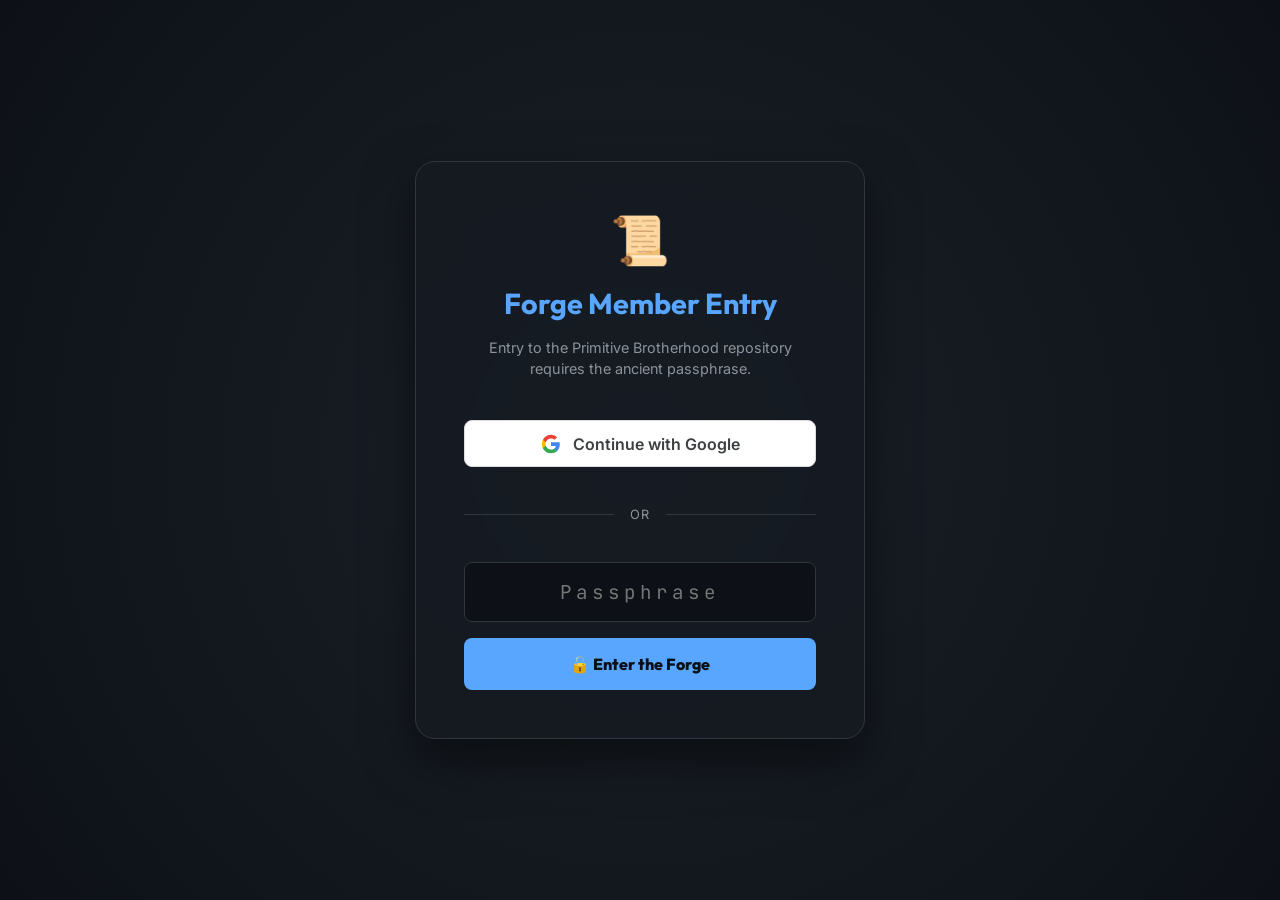
==== index.html @ ee7d9557 "Expand blueprints: add 6 new crafts, 5 craft roadmaps, 5 new materials, detailed construction steps" ====
<!DOCTYPE html>
<html lang="en">

<head>
    <meta charset="UTF-8">
    <meta name="viewport" content="width=device-width, initial-scale=1.0">
    <meta name="referrer" content="strict-origin-when-cross-origin">
    <title>Primitive Blueprint Guide | Technical Reference</title>
    <meta name="description"
        content="A technical reference for primitive crafting. Real-life blueprints, measurements, and step-by-step guides.">
    <link rel="stylesheet" href="style.css">
    <link rel="preconnect" href="https://fonts.googleapis.com">
    <link rel="preconnect" href="https://fonts.gstatic.com" crossorigin>
    <link
        href="https://fonts.googleapis.com/css2?family=Inter:wght@400;600;800&family=Outfit:wght@400;700;900&family=JetBrains+Mono:wght@400;600&display=swap"
        rel="stylesheet">
</head>

<body>
    <!-- Forge Gate: Authentication Layer -->
    <div id="auth-screen" class="auth-container">
        <div class="auth-card">
            <div class="auth-header">
                <span class="auth-logo">📜</span>
                <h2>Forge Member Entry</h2>
                <p>Entry to the Primitive Brotherhood repository requires the ancient passphrase.</p>
            </div>
            <div class="auth-form">
                <button onclick="handleGoogleLogin()" class="gmail-btn">
                    <svg width="20" height="20" viewBox="0 0 24 24">
                        <path fill="#4285F4"
                            d="M22.56 12.25c0-.78-.07-1.53-.2-2.25H12v4.26h5.92c-.26 1.37-1.04 2.53-2.21 3.31v2.77h3.57c2.08-1.92 3.28-4.74 3.28-8.09z" />
                        <path fill="#34A853"
                            d="M12 23c2.97 0 5.46-.98 7.28-2.66l-3.57-2.77c-1 .67-2.26 1.07-3.71 1.07-2.86 0-5.29-1.93-6.16-4.53H2.18v2.84C3.99 20.53 7.7 23 12 23z" />
                        <path fill="#FBBC05"
                            d="M5.84 14.11c-.22-.67-.35-1.39-.35-2.11s.13-1.44.35-2.11V7.06H2.18C1.43 8.55 1 10.22 1 12s.43 3.45 1.18 4.94l3.66-2.83z" />
                        <path fill="#EA4335"
                            d="M12 5.38c1.62 0 3.06.56 4.21 1.66l3.15-3.15C17.45 2.09 14.97 1 12 1 7.7 1 3.99 3.47 2.18 7.07l3.66 2.84c.87-2.6 3.3-4.53 6.16-4.53z" />
                    </svg>
                    Continue with Google
                </button>
                <div class="divider">or</div>
                <input type="password" id="passphrase-input" placeholder="Passphrase" autocomplete="off">
                <button onclick="handleLogin()" id="login-btn">🔓 Enter the Forge</button>
            </div>
            <div id="auth-error" class="auth-error">⚠️ Passphrase Rejected. Access Denied.</div>
        </div>
    </div>

    <!-- Main Toolkit: Hidden by default -->
    <div id="app" class="blueprint-container auth-hidden">
        <aside class="sidebar">
            <header class="sidebar-header">
                <div class="logo">
                    <span class="logo-icon">📜</span>
                    <h1>Primitive Blueprints</h1>
                </div>
            </header>
            <nav class="recipe-nav">
                <div class="nav-section">
                    <button class="add-blueprint-btn" onclick="openAddCraftModal()">
                        <span>📜</span> Add New Blueprint
                    </button>
                    <div id="stages-nav">
                        <!-- Technological stages and items injected here dynamically -->
                    </div>
                </div>
            </nav>
            <footer class="sidebar-footer">
                <button class="footer-btn admin-access" onclick="showAdminPanel()">
                    <span>⚙️</span> Admin Management
                </button>
                <button class="footer-btn logout-btn" onclick="handleLogout()">
                    <span>🚪</span> Logout
                </button>
            </footer>
        </aside>

        <main class="content">
            <div id="welcome-view" class="view active">
                <div class="blueprint-card hero">
                    <h2>Welcome to the Forge</h2>
                    <p>Select a blueprint from the sidebar to view technical specifications, required measurements (kg,
                        ml, m), and step-by-step construction guides for real-life primitive crafting.</p>
                    <div class="quick-stats">
                        <div class="stat"><span>19</span> Blueprints Available</div>
                        <div class="stat"><span>5</span> Craft Roadmaps</div>
                        <div class="stat"><span>10</span> Material Encyclopedias</div>
                    </div>
                </div>
            </div>

            <div id="blueprint-view" class="view">
                <!-- Active blueprint content injected here -->
            </div>

            <div id="admin-view" class="view">
                <!-- Admin management panel injected here -->
            </div>
        </main>
    </div>

    <script src="script.js"></script>
</body>

</html>
---- style.css ----
:root {
    --bg-color: #0d1117;
    --sidebar-bg: #161b22;
    --blueprint-bg: #0d1117;
    --blueprint-border: #30363d;
    --accent-blue: #58a6ff;
    --accent-green: #3fb950;
    --text-primary: #c9d1d9;
    --text-secondary: #8b949e;
    --header-height: 60px;
}

* {
    margin: 0;
    padding: 0;
    box-sizing: border-box;
    font-family: 'Inter', sans-serif;
}

body {
    background-color: var(--bg-color);
    color: var(--text-primary);
    min-height: 100vh;
    display: flex;
    overflow: hidden;
}

/* Blueprint Container */
.blueprint-container {
    display: flex;
    width: 100%;
    height: 100vh;
    transition: opacity 0.8s ease;
}

.auth-hidden {
    opacity: 0;
    pointer-events: none;
    display: none !important;
}

/* Auth Gate Styles */
.auth-container {
    position: fixed;
    top: 0;
    left: 0;
    width: 100%;
    height: 100vh;
    background: radial-gradient(circle at center, #1b2129 0%, #0d1117 100%);
    display: flex;
    justify-content: center;
    align-items: center;
    z-index: 10000;
    transition: opacity 0.5s ease, transform 0.5s ease;
}

.auth-card {
    background: rgba(22, 27, 34, 0.8);
    backdrop-filter: blur(20px);
    border: 1px solid var(--blueprint-border);
    padding: 3rem;
    border-radius: 20px;
    width: 100%;
    max-width: 450px;
    text-align: center;
    box-shadow: 0 20px 50px rgba(0, 0, 0, 0.5);
}

.auth-logo {
    font-size: 3rem;
    display: block;
    margin-bottom: 1rem;
}

.auth-header h2 {
    font-family: 'Outfit', sans-serif;
    font-size: 1.8rem;
    margin-bottom: 1rem;
    color: var(--accent-blue);
}

.auth-header p {
    font-size: 0.9rem;
    color: var(--text-secondary);
    margin-bottom: 2rem;
    line-height: 1.5;
}

.auth-form {
    display: flex;
    flex-direction: column;
    gap: 1rem;
}

.auth-form input {
    background: #0d1117;
    border: 1px solid var(--blueprint-border);
    padding: 1rem;
    border-radius: 8px;
    color: white;
    font-family: 'JetBrains Mono', monospace;
    text-align: center;
    letter-spacing: 4px;
    font-size: 1.2rem;
}

.auth-form input:focus {
    border-color: var(--accent-blue);
    outline: none;
}

.auth-form button {
    background: var(--accent-blue);
    color: #0d1117;
    border: none;
    padding: 1rem;
    border-radius: 8px;
    font-family: 'Outfit', sans-serif;
    font-weight: 800;
    cursor: pointer;
    transition: 0.3s;
    font-size: 1rem;
}

.auth-form button:hover {
    filter: brightness(1.1);
    transform: translateY(-2px);
}

.auth-error {
    display: none;
    color: #f85149;
    margin-top: 1.5rem;
    font-size: 0.85rem;
    font-family: 'JetBrains Mono', monospace;
    animation: shake 0.4s ease-in-out;
}

@keyframes shake {

    0%,
    100% {
        transform: translateX(0);
    }

    25% {
        transform: translateX(-5px);
    }

    75% {
        transform: translateX(5px);
    }
}

/* Sidebar */
.sidebar {
    width: 300px;
    background-color: var(--sidebar-bg);
    border-right: 1px solid var(--blueprint-border);
    display: flex;
    flex-direction: column;
}

.sidebar-header {
    padding: 1.5rem;
    border-bottom: 1px solid var(--blueprint-border);
}

.logo {
    display: flex;
    align-items: center;
    gap: 0.8rem;
}

.logo h1 {
    font-family: 'Outfit', sans-serif;
    font-weight: 700;
    font-size: 1.2rem;
    background: linear-gradient(to right, var(--accent-blue), #9d50bb);
    -webkit-background-clip: text;
    background-clip: text;
    -webkit-text-fill-color: transparent;
}

.recipe-nav {
    flex-grow: 1;
    overflow-y: auto;
    padding: 1.5rem;
}

.nav-section {
    margin-bottom: 2rem;
}

.nav-section h3 {
    font-family: 'Outfit', sans-serif;
    font-size: 0.75rem;
    text-transform: uppercase;
    letter-spacing: 1px;
    color: var(--text-secondary);
    margin-bottom: 0.8rem;
}

.add-blueprint-btn {
    width: 100%;
    margin-bottom: 2rem;
    background: #238636;
    color: white;
    border: none;
    padding: 0.8rem 1rem;
    border-radius: 8px;
    font-family: 'Outfit', sans-serif;
    font-weight: 800;
    cursor: pointer;
    display: flex;
    align-items: center;
    gap: 0.8rem;
    transition: 0.3s;
    font-size: 0.9rem;
    box-shadow: 0 4px 15px rgba(35, 134, 54, 0.2);
}

.add-blueprint-btn:hover {
    transform: translateY(-2px);
    filter: brightness(1.1);
    box-shadow: 0 6px 20px rgba(35, 134, 54, 0.4);
}

.add-blueprint-btn:hover {
    transform: translateY(-2px);
    filter: brightness(1.1);
    box-shadow: 0 6px 20px rgba(35, 134, 54, 0.4);
}

.bp-icon-img {
    width: 32px;
    height: 32px;
    object-fit: cover;
    border-radius: 4px;
    border: 1px solid var(--blueprint-border);
}

.contribute-specs-btn {
    background: rgba(88, 166, 255, 0.1);
    color: var(--accent-blue);
    border: 1px dashed var(--accent-blue);
    padding: 0.4rem 0.8rem;
    border-radius: 6px;
    font-size: 0.75rem;
    cursor: pointer;
    font-family: 'JetBrains Mono', monospace;
    transition: 0.2s;
}

.contribute-specs-btn:hover {
    background: var(--accent-blue);
    color: #0d1117;
}

.nav-section ul {
    list-style: none;
}

.nav-section li {
    padding: 0.6rem 0.8rem;
    border-radius: 8px;
    cursor: pointer;
    transition: 0.2s;
    font-size: 0.9rem;
    color: var(--text-primary);
    display: flex;
    align-items: center;
    gap: 0.6rem;
}

.nav-section li:hover {
    background-color: rgba(255, 255, 255, 0.05);
}

.nav-section li.active {
    background-color: rgba(88, 166, 255, 0.15);
    color: var(--accent-blue);
    font-weight: 600;
}

/* Main Content */
.content {
    flex-grow: 1;
    background-color: var(--blueprint-bg);
    padding: 2.5rem;
    overflow-y: auto;
    position: relative;
    background-image: linear-gradient(rgba(48, 54, 61, 0.2) 1px, transparent 1px),
        linear-gradient(90deg, rgba(48, 54, 61, 0.2) 1px, transparent 1px);
    background-size: 40px 40px;
}

.view {
    display: none;
    max-width: 900px;
    margin: 0 auto;
}

.view.active {
    display: block;
}

/* Blueprint Card */
.blueprint-card {
    background: #161b22;
    border: 1px solid var(--blueprint-border);
    border-radius: 12px;
    padding: 2rem;
    box-shadow: 0 10px 30px rgba(0, 0, 0, 0.3);
}

.blueprint-header {
    display: flex;
    justify-content: space-between;
    align-items: flex-start;
    margin-bottom: 2.5rem;
    border-bottom: 1px solid var(--blueprint-border);
    padding-bottom: 1.5rem;
}

.blueprint-title h2 {
    font-family: 'Outfit', sans-serif;
    font-size: 2.2rem;
    font-weight: 900;
    margin-bottom: 0.5rem;
    color: var(--accent-blue);
}

.blueprint-category {
    font-size: 0.8rem;
    text-transform: uppercase;
    letter-spacing: 2px;
    color: var(--text-secondary);
}

.video-section {
    margin-bottom: 3rem;
}

.video-header {
    display: flex;
    justify-content: space-between;
    align-items: center;
    margin-bottom: 1.5rem;
}

.video-mirror-link {
    display: inline-flex;
    align-items: center;
    gap: 0.5rem;
    font-family: 'JetBrains Mono', monospace;
    font-size: 0.75rem;
    color: var(--text-secondary);
    text-decoration: none;
    padding: 0.4rem 0.8rem;
    border: 1px solid var(--blueprint-border);
    border-radius: 6px;
    transition: 0.2s;
    background: rgba(255, 255, 255, 0.02);
}

.video-mirror-link:hover {
    color: var(--accent-blue);
    border-color: var(--accent-blue);
    background: rgba(88, 166, 255, 0.05);
}

.video-mirror-link svg {
    margin-bottom: -1px;
}

.video-section h4 {
    margin-bottom: 0;
    font-family: 'Outfit', sans-serif;
    font-size: 1.1rem;
    display: flex;
    align-items: center;
    gap: 0.5rem;
}

.video-section h4::before {
    content: '';
    display: block;
    width: 4px;
    height: 18px;
    background: var(--accent-blue);
    border-radius: 2px;
}

.video-container {
    width: 100%;
    background: #000;
    border: 1px solid var(--blueprint-border);
    border-radius: 12px;
    overflow: hidden;
    box-shadow: 0 4px 30px rgba(0, 0, 0, 0.5);
}

.troubleshoot-hint {
    margin-top: 1rem;
    padding: 1rem;
    background: rgba(88, 166, 255, 0.05);
    border: 1px dashed var(--blueprint-border);
    border-radius: 8px;
    font-size: 0.75rem;
    color: var(--text-secondary);
    line-height: 1.4;
}

.troubleshoot-hint b {
    color: var(--accent-blue);
}

.feedback-controls {
    display: flex;
    gap: 1rem;
    margin-top: 1.5rem;
}

.feedback-btn {
    flex: 1;
    padding: 1rem;
    border: 1px solid var(--blueprint-border);
    border-radius: 8px;
    font-family: 'Outfit', sans-serif;
    font-weight: 700;
    font-size: 0.9rem;
    cursor: pointer;
    transition: 0.2s;
    display: flex;
    align-items: center;
    justify-content: center;
    gap: 0.5rem;
    background: rgba(255, 255, 255, 0.02);
    color: var(--text-primary);
}

.feedback-btn.bad:hover {
    background: rgba(255, 68, 68, 0.1);
    border-color: #ff4444;
    color: #ff4444;
}

.feedback-btn.great:hover {
    background: rgba(63, 185, 80, 0.1);
    border-color: #3fb950;
    color: #3fb950;
}

.feedback-btn.active.bad {
    background: #ff4444;
    color: #0d1117;
}

.feedback-btn.active.great {
    background: #3fb950;
    color: #0d1117;
}

.training-note {
    font-size: 0.75rem;
    color: var(--text-secondary);
    margin-top: 0.8rem;
    font-style: italic;
    opacity: 0.8;
}

.video-container iframe {
    display: block;
    aspect-ratio: 16 / 9;
}

/* Category Hub Styles */
.category-hub {
    padding: 3rem;
}

.hub-header {
    margin-bottom: 3rem;
}

.hub-header h2 {
    font-size: 2.5rem;
    margin: 0.5rem 0;
    color: var(--text-primary);
}

.hub-header p {
    color: var(--text-secondary);
    font-size: 1.1rem;
}

.material-selection-grid {
    display: grid;
    grid-template-columns: repeat(auto-fill, minmax(200px, 1fr));
    gap: 1.5rem;
}

.hub-card {
    background: #1c2128;
    border: 1px solid var(--blueprint-border);
    padding: 2rem;
    border-radius: 12px;
    display: flex;
    flex-direction: column;
    align-items: center;
    gap: 1rem;
    cursor: pointer;
    transition: 0.3s cubic-bezier(0.4, 0, 0.2, 1);
    color: var(--text-primary);
}

.hub-card:hover {
    transform: translateY(-5px);
    border-color: var(--accent-blue);
    box-shadow: 0 10px 40px rgba(0, 0, 0, 0.4);
}

.hub-icon {
    font-size: 3rem;
}

.hub-name {
    font-family: 'Outfit', sans-serif;
    font-weight: 700;
    font-size: 1.1rem;
}

/* Detailed Discovery Card */
.material-discovery {
    border-left: 4px solid var(--accent-blue);
    background: linear-gradient(135deg, rgba(88, 166, 255, 0.05), transparent);
}

.discovery-actions {
    display: flex;
    align-items: center;
    gap: 1.5rem;
}

.back-btn {
    background: transparent;
    border: 1px solid var(--blueprint-border);
    color: var(--text-secondary);
    padding: 0.4rem 1rem;
    border-radius: 6px;
    cursor: pointer;
    font-family: 'JetBrains Mono', monospace;
    font-size: 0.8rem;
    transition: 0.2s;
}

.back-btn:hover {
    color: var(--accent-blue);
    border-color: var(--accent-blue);
}

.material-grid-detailed {
    display: grid;
    grid-template-columns: 1fr 1.5fr;
    gap: 3rem;
    margin-top: 2rem;
}

.discovery-sketch-large {
    width: 100%;
    height: 400px;
    background: #0d1117;
    border: 1px dashed var(--blueprint-border);
    border-radius: 12px;
    position: relative;
    overflow: hidden;
}

.discovery-sketch-large img {
    width: 100%;
    height: 100%;
    object-fit: cover;
    filter: grayscale(1) invert(1) brightness(0.8);
    opacity: 0.3;
}

.discovery-group {
    margin-bottom: 2rem;
}

.discovery-text {
    font-size: 1.1rem;
    line-height: 1.6;
    color: var(--text-primary);
}

.habitat-tag.property {
    background: #8b949e;
    color: #0d1117;
}

.habitat-tag.utility {
    background: #3fb950;
    color: #0d1117;
}

/* Clickable Category Header */
.clickable-cat {
    cursor: pointer;
    padding: 0.5rem;
    border-radius: 6px;
    transition: 0.2s;
}

.clickable-cat:hover {
    background: rgba(88, 166, 255, 0.1);
}

.clickable-cat h4 {
    margin-bottom: 0;
}

@media (max-width: 900px) {
    .material-grid-detailed {
        grid-template-columns: 1fr;
        gap: 2rem;
    }

    .discovery-sketch-large {
        height: 250px;
    }
}

.blueprint-id {
    font-family: 'JetBrains Mono', monospace;
    font-size: 0.8rem;
    color: var(--text-secondary);
    background: rgba(255, 255, 255, 0.05);
    padding: 0.3rem 0.6rem;
    border-radius: 4px;
}

/* Community Proof UI */
.community-section {
    margin-top: 4rem;
    padding-top: 3rem;
    border-top: 1px solid var(--blueprint-border);
}

.community-header {
    display: flex;
    justify-content: space-between;
    align-items: center;
    margin-bottom: 2rem;
}

.community-header h3 {
    font-family: 'Outfit', sans-serif;
    font-size: 1.5rem;
    color: var(--text-primary);
}

.upload-btn {
    background: var(--accent-blue);
    color: #0d1117;
    border: none;
    padding: 0.8rem 1.5rem;
    border-radius: 8px;
    font-family: 'Outfit', sans-serif;
    font-weight: 800;
    cursor: pointer;
    transition: 0.3s;
    font-size: 0.9rem;
}

.upload-btn:hover {
    transform: scale(1.05);
    filter: brightness(1.1);
    box-shadow: 0 0 20px rgba(88, 166, 255, 0.4);
}

.community-gallery {
    display: flex;
    gap: 1.5rem;
    overflow-x: auto;
    padding-bottom: 1rem;
    scrollbar-width: thin;
    scrollbar-color: var(--accent-blue) transparent;
}

.empty-gallery {
    color: var(--text-secondary);
    font-style: italic;
    font-size: 0.9rem;
    padding: 2rem;
    background: rgba(255, 255, 255, 0.02);
    border-radius: 12px;
    width: 100%;
    text-align: center;
}

.community-item {
    min-width: 280px;
    height: 180px;
    background: #0d1117;
    border: 1px solid var(--blueprint-border);
    border-radius: 12px;
    overflow: hidden;
    position: relative;
}

.community-item img,
.community-item video {
    width: 100%;
    height: 100%;
    object-fit: cover;
}

.item-overlay {
    position: absolute;
    bottom: 0;
    left: 0;
    right: 0;
    padding: 0.5rem;
    background: rgba(0, 0, 0, 0.7);
    color: var(--accent-blue);
    font-family: 'JetBrains Mono', monospace;
    font-size: 0.7rem;
    text-align: center;
}

/* Modal UI */
.modal-overlay {
    position: fixed;
    top: 0;
    left: 0;
    right: 0;
    bottom: 0;
    background: rgba(0, 0, 0, 0.85);
    display: flex;
    justify-content: center;
    align-items: center;
    z-index: 1000;
    backdrop-filter: blur(10px);
}

.modal-content {
    background: #1c2128;
    border: 1px solid var(--accent-blue);
    padding: 3rem;
    border-radius: 20px;
    max-width: 500px;
    width: 90%;
    text-align: center;
    box-shadow: 0 0 50px rgba(88, 166, 255, 0.2);
}

.upload-zone {
    border: 2px dashed var(--blueprint-border);
    padding: 4rem 2rem;
    border-radius: 12px;
    margin: 2rem 0;
    cursor: pointer;
    transition: 0.3s;
    color: var(--text-secondary);
}

.upload-zone:hover {
    border-color: var(--accent-blue);
    background: rgba(88, 166, 255, 0.05);
}

.progress-bar-container {
    width: 100%;
    height: 10px;
    background: #0d1117;
    border-radius: 5px;
    margin: 2rem 0;
    overflow: hidden;
}

.progress-fill {
    width: 0;
    height: 100%;
    background: var(--accent-blue);
    animation: fill-progress 2s forwards;
}

@keyframes fill-progress {
    to {
        width: 100%;
    }
}

.close-modal {
    background: transparent;
    border: 1px solid var(--blueprint-border);
    color: var(--text-secondary);
    padding: 0.6rem 1.2rem;
    border-radius: 6px;
    cursor: pointer;
    margin-top: 1rem;
}

.modal-content-large {
    background: #1c2128;
    border: 1px solid var(--accent-blue);
    padding: 2.5rem;
    border-radius: 20px;
    max-width: 800px;
    width: 95%;
    max-height: 90vh;
    overflow-y: auto;
    text-align: left;
    box-shadow: 0 0 50px rgba(0, 0, 0, 0.5);
    scrollbar-width: thin;
    scrollbar-color: var(--accent-blue) transparent;
}

.craft-form h3 {
    font-family: 'Outfit', sans-serif;
    color: var(--accent-blue);
    margin-bottom: 2rem;
    font-size: 1.8rem;
    text-align: center;
}

.form-group {
    margin-bottom: 1.5rem;
}

.form-group label {
    display: block;
    font-family: 'Outfit', sans-serif;
    font-size: 0.85rem;
    color: var(--text-secondary);
    margin-bottom: 0.5rem;
}

.form-group input,
.form-group select,
.form-group textarea {
    width: 100%;
    background: #0d1117;
    border: 1px solid var(--blueprint-border);
    padding: 0.8rem;
    border-radius: 8px;
    color: var(--text-primary);
    font-family: 'JetBrains Mono', monospace;
    font-size: 0.9rem;
}

.form-group input:focus {
    border-color: var(--accent-blue);
    outline: none;
}

.form-row-multi {
    display: flex;
    gap: 1rem;
    margin-bottom: 1rem;
}

.add-row-btn {
    background: rgba(88, 166, 255, 0.1);
    color: var(--accent-blue);
    border: 1px dashed var(--accent-blue);
    width: 100%;
    padding: 0.8rem;
    border-radius: 8px;
    cursor: pointer;
    margin-bottom: 2rem;
    font-family: 'JetBrains Mono', monospace;
    font-size: 0.8rem;
}

.form-actions {
    display: flex;
    gap: 1rem;
    margin-top: 2rem;
    position: sticky;
    bottom: 0;
    background: #1c2128;
    padding-top: 1rem;
}

.save-craft-btn {
    flex: 2;
    background: var(--accent-blue);
    color: #0d1117;
    border: none;
    padding: 1rem;
    border-radius: 8px;
    font-weight: 800;
    cursor: pointer;
}

.cancel-craft-btn {
    flex: 1;
    background: transparent;
    border: 1px solid var(--blueprint-border);
    color: var(--text-secondary);
    padding: 1rem;
    border-radius: 8px;
    cursor: pointer;
}

/* Technical Specs */
.blueprint-grid {
    display: grid;
    grid-template-columns: 1fr 1fr;
    gap: 2.5rem;
}

.specs-section h4 {
    font-family: 'Outfit', sans-serif;
    font-size: 1.1rem;
    margin-bottom: 1.5rem;
    display: flex;
    align-items: center;
    gap: 0.5rem;
}

.specs-section h4::before {
    content: '';
    display: block;
    width: 4px;
    height: 18px;
    background: var(--accent-blue);
    border-radius: 2px;
}

.requirement-list {
    background: rgba(0, 0, 0, 0.2);
    border-radius: 8px;
    padding: 1.2rem;
    border: 1px dashed var(--blueprint-border);
}

.req-item {
    display: flex;
    justify-content: space-between;
    margin-bottom: 0.8rem;
    font-family: 'JetBrains Mono', monospace;
}

.req-item:last-child {
    margin-bottom: 0;
}

.req-name {
    color: var(--text-primary);
}

.req-value {
    color: var(--accent-green);
    font-weight: 600;
}

.steps-list {
    counter-reset: step-counter;
}

.step-card {
    display: flex;
    gap: 2rem;
    align-items: center;
    margin-bottom: 2.5rem;
    padding: 2rem;
    background: #1c2128;
    border: 1px solid var(--blueprint-border);
    border-radius: 12px;
    box-shadow: 0 4px 20px rgba(0, 0, 0, 0.2);
    transition: transform 0.2s;
}

.step-card:hover {
    transform: translateY(-2px);
    border-color: var(--accent-blue);
}

.step-item {
    position: relative;
    padding-left: 3rem;
    line-height: 1.8;
    flex: 1.2;
    font-size: 1rem;
    color: var(--text-primary);
}

.step-item::before {
    counter-increment: step-counter;
    content: counter(step-counter);
    position: absolute;
    left: 0;
    top: -2px;
    width: 2rem;
    height: 2rem;
    background: var(--accent-blue);
    color: #0d1117;
    font-weight: 900;
    border-radius: 6px;
    display: flex;
    justify-content: center;
    align-items: center;
    font-size: 0.9rem;
    font-family: 'JetBrains Mono', monospace;
}

.step-sketch {
    flex: 0.8;
    min-width: 250px;
    height: 200px;
    background: #0d1117;
    border: 1px solid var(--blueprint-border);
    border-radius: 8px;
    overflow: hidden;
    display: flex;
    justify-content: center;
    align-items: center;
    position: relative;
}

.step-sketch::after {
    content: 'TECHNICAL SCHEMATIC';
    position: absolute;
    top: 5px;
    right: 5px;
    font-size: 0.6rem;
    color: var(--text-secondary);
    font-family: 'JetBrains Mono', monospace;
    letter-spacing: 1px;
}

.step-sketch img {
    width: 100%;
    height: 100%;
    object-fit: contain;
    padding: 1rem;
}

@media (max-width: 900px) {
    .step-card {
        flex-direction: column;
        padding: 1.5rem;
    }

    .step-sketch {
        width: 100%;
        min-width: 0;
        height: 180px;
    }

    .step-item {
        padding-left: 0;
        padding-top: 2.5rem;
    }

    .step-item::before {
        left: 0;
        top: 0;
    }
}

/* Mobile Responsive */
@media (max-width: 900px) {
    body {
        flex-direction: column;
        overflow: auto;
    }

    .sidebar {
        width: 100%;
        height: auto;
        border-right: none;
        border-bottom: 1px solid var(--blueprint-border);
    }

    .blueprint-container {
        flex-direction: column;
        height: auto;
    }

    .content {
        padding: 1.5rem;
        height: auto;
        overflow: visible;
    }

    .blueprint-grid {
        grid-template-columns: 1fr;
    }

    .blueprint-header {
        flex-direction: column;
        gap: 1rem;
    }
}

/* Google Login Button */
.gmail-btn {
    background: white !important;
    color: #3c4043 !important;
    display: flex;
    align-items: center;
    justify-content: center;
    gap: 12px;
    padding: 0.8rem 1.5rem !important;
    border: 1px solid #dadce0 !important;
    font-family: 'Inter', sans-serif !important;
    font-weight: 600 !important;
    margin-top: 0.5rem;
    width: 100%;
    border-radius: 8px;
    cursor: pointer;
    transition: 0.3s;
}

.gmail-btn:hover {
    background: #f8f9fa !important;
    box-shadow: 0 1px 3px rgba(60, 64, 67, 0.3), 0 4px 8px 3px rgba(60, 64, 67, 0.15) !important;
}

.divider {
    display: flex;
    align-items: center;
    text-align: center;
    margin: 1.5rem 0;
    color: var(--text-secondary);
    font-size: 0.8rem;
    text-transform: uppercase;
    letter-spacing: 1px;
}

.divider::before,
.divider::after {
    content: '';
    flex: 1;
    border-bottom: 1px solid var(--blueprint-border);
}

.divider:not(:empty)::before {
    margin-right: 1rem;
}

.divider:not(:empty)::after {
    margin-left: 1rem;
}

/* Admin Panel */
.admin-panel {
    padding: 1rem;
}

.admin-header {
    display: flex;
    justify-content: space-between;
    align-items: center;
    margin-bottom: 2rem;
    padding-bottom: 1rem;
    border-bottom: 1px solid var(--blueprint-border);
}

.admin-list {
    display: flex;
    flex-direction: column;
    gap: 1rem;
}

.admin-item {
    background: rgba(255, 255, 255, 0.02);
    border: 1px solid var(--blueprint-border);
    padding: 1rem;
    border-radius: 8px;
    display: flex;
    justify-content: space-between;
    align-items: center;
    transition: 0.2s;
}

.admin-item:hover {
    border-color: #f85149;
    background: rgba(248, 81, 73, 0.05);
}

.admin-item-info {
    display: flex;
    align-items: center;
    gap: 1rem;
}

.admin-item-name {
    font-weight: 600;
}

.admin-item-category {
    font-size: 0.75rem;
    color: var(--text-secondary);
    background: rgba(0, 0, 0, 0.3);
    padding: 0.2rem 0.5rem;
    border-radius: 4px;
}

.delete-btn {
    background: rgba(248, 81, 73, 0.1);
    color: #f85149;
    border: 1px solid rgba(248, 81, 73, 0.4);
    padding: 0.5rem 1rem;
    border-radius: 6px;
    cursor: pointer;
    font-family: 'JetBrains Mono', monospace;
    font-size: 0.8rem;
    transition: 0.2s;
}

.delete-btn:hover {
    background: #f85149;
    color: white;
}

.restore-btn {
    background: rgba(63, 185, 80, 0.1);
    color: #3fb950;
    border: 1px solid rgba(63, 185, 80, 0.4);
    padding: 0.5rem 1rem;
    border-radius: 6px;
    cursor: pointer;
    font-family: 'JetBrains Mono', monospace;
    font-size: 0.8rem;
}

.restore-btn:hover {
    background: #3fb950;
    color: white;
}

/* Sidebar Footer */
.sidebar-footer {
    padding: 1rem;
    border-top: 1px solid var(--blueprint-border);
    display: flex;
    flex-direction: column;
    gap: 0.5rem;
}

.footer-btn {
    background: transparent;
    border: 1px solid transparent;
    color: var(--text-secondary);
    padding: 0.6rem;
    border-radius: 6px;
    cursor: pointer;
    text-align: left;
    font-size: 0.85rem;
    display: flex;
    align-items: center;
    gap: 0.8rem;
    transition: 0.2s;
}

.footer-btn:hover {
    background: rgba(255, 255, 255, 0.05);
    color: var(--text-primary);
}

.footer-btn.admin-access:hover {
    color: var(--accent-blue);
    border-color: rgba(88, 166, 255, 0.3);
}

.admin-actions {
    display: flex;
    gap: 0.5rem;
}

.edit-btn {
    background: rgba(88, 166, 255, 0.1);
    color: var(--accent-blue);
    border: 1px solid rgba(88, 166, 255, 0.4);
    padding: 0.5rem 1rem;
    border-radius: 6px;
    cursor: pointer;
    font-family: 'JetBrains Mono', monospace;
    font-size: 0.8rem;
    transition: 0.2s;
}

.edit-btn:hover {
    background: var(--accent-blue);
    color: #0d1117;
}

.update-btn {
    flex: 2;
    background: var(--accent-blue);
    color: #0d1117;
    border: none;
    padding: 1rem;
    border-radius: 8px;
    font-weight: 800;
    cursor: pointer;
}

/* Technological Progression Theme */
:root {
    --stage-1: #8b949e;
    /* Stone Gray */
    --stage-2: #8d6e63;
    /* Wood Brown */
    --stage-3: #ff7043;
    /* Iron Rust */
    --stage-4: #4fc3f7;
    /* Machine Blue */
    --stage-5: #fbc02d;
    /* Electric Yellow */
}

.stage-nav-group {
    margin-bottom: 1rem;
}

.stage-header {
    display: flex;
    align-items: center;
    gap: 0.8rem;
    padding: 0.8rem;
    border-radius: 8px;
    cursor: pointer;
    transition: 0.3s;
    background: rgba(255, 255, 255, 0.03);
    border: 1px solid var(--blueprint-border);
}

.stage-header:hover {
    background: rgba(255, 255, 255, 0.07);
    border-color: var(--accent-blue);
}

.stage-header h4 {
    font-family: 'Outfit', sans-serif;
    font-size: 0.75rem;
    text-transform: uppercase;
    letter-spacing: 1px;
    margin: 0;
    color: var(--text-secondary);
}

.stage-header .stage-icon {
    font-size: 1.2rem;
}

/* Stage Colors */
.stage-1 .stage-header {
    border-left: 4px solid var(--stage-1);
}

.stage-2 .stage-header {
    border-left: 4px solid var(--stage-2);
}

.stage-3 .stage-header {
    border-left: 4px solid var(--stage-3);
}

.stage-4 .stage-header {
    border-left: 4px solid var(--stage-4);
}

.stage-5 .stage-header {
    border-left: 4px solid var(--stage-5);
}

.stage-items {
    margin-top: 0.5rem;
    padding-left: 0.5rem;
    list-style: none;
    display: none;
}

.stage-nav-group.active .stage-items {
    display: block;
}

.stage-nav-group.active .stage-header {
    background: rgba(255, 255, 255, 0.05);
    border-color: var(--accent-blue);
}

.stage-nav-group.active .stage-header h4 {
    color: var(--text-primary);
}

/* Blueprint Stage Badge */
.stage-badge {
    display: inline-block;
    padding: 0.2rem 0.6rem;
    border-radius: 4px;
    font-size: 0.65rem;
    font-weight: 800;
    font-family: 'JetBrains Mono', monospace;
    text-transform: uppercase;
    margin-bottom: 0.8rem;
}

.badge-1 {
    background: var(--stage-1);
    color: #0d1117;
}

.badge-2 {
    background: var(--stage-2);
    color: #0d1117;
}

.badge-3 {
    background: var(--stage-3);
    color: #0d1117;
}

.badge-4 {
    background: var(--stage-4);
    color: #0d1117;
}

.badge-5 {
    background: var(--stage-5);
    color: #0d1117;
}

.blueprint-summary-box {
    display: grid;
    grid-template-columns: 1fr 1fr;
    gap: 1.5rem;
    margin: 2rem 0;
    padding: 1.5rem;
    background: rgba(255, 255, 255, 0.03);
    border: 1px solid var(--blueprint-border);
    border-radius: 8px;
}

.summary-item h4 {
    margin: 0 0 0.5rem;
    color: var(--accent-blue);
    text-transform: uppercase;
    font-size: 0.75rem;
    letter-spacing: 1px;
}

.summary-item p {
    margin: 0;
    font-size: 0.9rem;
    color: var(--text-secondary);
    line-height: 1.4;
}

@media (max-width: 768px) {
    .blueprint-summary-box {
        grid-template-columns: 1fr;
    }
}

/* Roadmap Overview Styles */
.roadmap-overview {
    padding: 2rem 0;
}

.roadmap-main-header {
    margin-bottom: 3rem;
    padding-bottom: 2rem;
    border-bottom: 1px solid var(--blueprint-border);
}

.roadmap-grid {
    display: grid;
    grid-template-columns: repeat(auto-fill, minmax(280px, 1fr));
    gap: 1.5rem;
    margin-bottom: 4rem;
}

.roadmap-card {
    background: #161b22;
    border: 1px solid var(--blueprint-border);
    border-radius: 12px;
    padding: 1.5rem;
    cursor: pointer;
    transition: all 0.3s cubic-bezier(0.4, 0, 0.2, 1);
    display: flex;
    flex-direction: column;
    gap: 1rem;
    text-align: left;
    color: var(--text-primary);
    font-family: inherit;
}

.roadmap-card:hover {
    transform: translateY(-5px);
    border-color: var(--accent-blue);
    box-shadow: 0 10px 40px rgba(0, 0, 0, 0.4);
}

.roadmap-card-header {
    display: flex;
    align-items: center;
    gap: 1rem;
}

.roadmap-icon {
    font-size: 2.5rem;
}

.roadmap-card-header h3 {
    font-family: 'Outfit', sans-serif;
    font-size: 1.3rem;
    margin: 0;
    color: var(--accent-blue);
}

.roadmap-description {
    color: var(--text-secondary);
    font-size: 0.9rem;
    line-height: 1.5;
    margin: 0;
}

.roadmap-stages-preview {
    display: flex;
    align-items: center;
    gap: 0.3rem;
    padding-top: 0.5rem;
    border-top: 1px solid var(--blueprint-border);
}

.stage-dot {
    display: flex;
    flex-direction: column;
    align-items: center;
    justify-content: center;
    width: 36px;
    height: 36px;
    border-radius: 50%;
    color: #0d1117;
    font-weight: 800;
    font-size: 0.7rem;
    position: relative;
}

.stage-dot span {
    font-size: 0.9rem;
    position: absolute;
    top: -8px;
}

.stage-dot small {
    margin-top: 8px;
}

.stage-connector {
    flex: 1;
    height: 2px;
    background: linear-gradient(to right, var(--stage-1), var(--stage-5));
    opacity: 0.5;
}

.roadmap-card-footer {
    display: flex;
    justify-content: flex-end;
    padding-top: 0.5rem;
    border-top: 1px solid var(--blueprint-border);
}

.roadmap-card-footer span {
    color: var(--accent-blue);
    font-size: 0.85rem;
    font-weight: 600;
}

/* Dependency Flow Diagrams */
.dependencies-section {
    margin-top: 4rem;
    padding-top: 3rem;
    border-top: 1px solid var(--blueprint-border);
}

.dependency-flows {
    display: flex;
    flex-direction: column;
    gap: 2rem;
}

.dependency-flow {
    background: rgba(255, 255, 255, 0.02);
    border: 1px solid var(--blueprint-border);
    padding: 1.5rem;
    border-radius: 12px;
}

.dependency-flow h4 {
    font-family: 'Outfit', sans-serif;
    font-size: 1rem;
    margin-bottom: 1rem;
    color: var(--text-primary);
}

.flow-diagram {
    display: flex;
    align-items: center;
    gap: 0.5rem;
    flex-wrap: wrap;
}

.flow-node {
    background: rgba(88, 166, 255, 0.1);
    border: 1px solid rgba(88, 166, 255, 0.3);
    padding: 0.8rem 1rem;
    border-radius: 8px;
    font-family: 'JetBrains Mono', monospace;
    font-size: 0.75rem;
    color: var(--text-primary);
    text-align: center;
    min-width: 120px;
}

.flow-node small {
    color: var(--text-secondary);
    display: block;
    margin-top: 0.3rem;
}

.flow-node.flow-complete {
    background: rgba(63, 185, 80, 0.1);
    border-color: rgba(63, 185, 80, 0.4);
    color: var(--accent-green);
}

.flow-arrow {
    color: var(--accent-blue);
    font-size: 1.2rem;
    font-weight: 800;
}

/* Roadmap Detail View */
.roadmap-detail {
    padding: 2rem 0;
}

.roadmap-detail-header {
    margin-bottom: 3rem;
    padding-bottom: 2rem;
    border-bottom: 1px solid var(--blueprint-border);
    text-align: center;
}

.roadmap-timeline {
    display: flex;
    flex-direction: column;
    gap: 0;
}

.timeline-stage {
    background: #161b22;
    border: 1px solid var(--blueprint-border);
    border-left: 4px solid var(--stage-1);
    border-radius: 12px;
    padding: 2rem;
    margin-bottom: 1rem;
}

.stage-header-row {
    display: flex;
    justify-content: space-between;
    align-items: center;
    margin-bottom: 1rem;
}

.stage-level-badge {
    display: flex;
    align-items: center;
    gap: 0.8rem;
}

.level-number {
    display: flex;
    align-items: center;
    justify-content: center;
    width: 48px;
    height: 48px;
    border-radius: 50%;
    background: var(--accent-blue);
    color: #0d1117;
    font-family: 'Outfit', sans-serif;
    font-weight: 900;
    font-size: 1.5rem;
}

.level-name {
    font-family: 'JetBrains Mono', monospace;
    font-size: 0.85rem;
    color: var(--text-secondary);
    text-transform: uppercase;
    letter-spacing: 1px;
}

.stage-icon-large {
    font-size: 2.5rem;
}

.stage-title {
    font-family: 'Outfit', sans-serif;
    font-size: 1.8rem;
    font-weight: 800;
    margin: 0.5rem 0;
    color: var(--text-primary);
}

.stage-subtitle {
    font-family: 'JetBrains Mono', monospace;
    font-size: 0.9rem;
    color: var(--accent-blue);
    margin-bottom: 1.5rem;
}

.stage-objective {
    background: rgba(88, 166, 255, 0.05);
    border-left: 4px solid var(--accent-blue);
    padding: 1.5rem;
    border-radius: 8px;
    margin-bottom: 2rem;
}

.stage-objective h4 {
    font-family: 'Outfit', sans-serif;
    font-size: 0.85rem;
    text-transform: uppercase;
    letter-spacing: 1px;
    color: var(--accent-blue);
    margin-bottom: 0.5rem;
}

.stage-objective p {
    color: var(--text-primary);
    line-height: 1.6;
    margin: 0;
}

.stage-section {
    margin-bottom: 2rem;
}

.stage-section h4 {
    font-family: 'Outfit', sans-serif;
    font-size: 1rem;
    margin-bottom: 1rem;
    color: var(--text-primary);
}

.checklist {
    list-style: none;
    padding: 0;
    margin: 0;
}

.checklist li {
    padding: 0.6rem 0 0.6rem 2rem;
    position: relative;
    color: var(--text-secondary);
    line-height: 1.5;
}

.checklist li::before {
    content: '✓';
    position: absolute;
    left: 0;
    color: var(--accent-green);
    font-weight: 800;
}

.resource-grid {
    display: grid;
    grid-template-columns: repeat(auto-fill, minmax(200px, 1fr));
    gap: 1rem;
}

.resource-card {
    background: rgba(0, 0, 0, 0.2);
    border: 1px dashed var(--blueprint-border);
    padding: 1rem;
    border-radius: 8px;
    display: flex;
    flex-direction: column;
    gap: 0.5rem;
}

.resource-name {
    font-size: 0.85rem;
    color: var(--text-primary);
    font-weight: 600;
}

.resource-value {
    font-family: 'JetBrains Mono', monospace;
    font-size: 0.75rem;
    color: var(--accent-green);
}

.technique-tags {
    display: flex;
    flex-wrap: wrap;
    gap: 0.5rem;
}

.technique-tag {
    background: rgba(139, 148, 158, 0.2);
    border: 1px solid rgba(139, 148, 158, 0.4);
    padding: 0.4rem 0.8rem;
    border-radius: 20px;
    font-family: 'JetBrains Mono', monospace;
    font-size: 0.75rem;
    color: var(--text-primary);
}

.unlock-tags {
    display: flex;
    flex-wrap: wrap;
    gap: 0.5rem;
}

.unlock-tag {
    background: rgba(63, 185, 80, 0.1);
    border: 1px solid rgba(63, 185, 80, 0.3);
    padding: 0.4rem 0.8rem;
    border-radius: 20px;
    font-family: 'JetBrains Mono', monospace;
    font-size: 0.75rem;
    color: var(--accent-green);
}

.dependency-tags {
    display: flex;
    flex-wrap: wrap;
    gap: 0.5rem;
}

.dependency-tag {
    background: rgba(251, 191, 36, 0.1);
    border: 1px solid rgba(251, 191, 36, 0.3);
    padding: 0.4rem 0.8rem;
    border-radius: 20px;
    font-family: 'JetBrains Mono', monospace;
    font-size: 0.75rem;
    color: #fbc02d;
}

.starter-note {
    padding: 1rem;
}

.starter-badge {
    background: rgba(63, 185, 80, 0.1);
    border: 2px dashed rgba(63, 185, 80, 0.4);
    padding: 1rem;
    border-radius: 12px;
    text-align: center;
    font-family: 'Outfit', sans-serif;
    font-weight: 700;
    font-size: 1rem;
    color: var(--accent-green);
}

.stage-down-arrow {
    text-align: center;
    font-size: 2rem;
    color: var(--accent-blue);
    padding: 1rem 0;
    opacity: 0.5;
}

/* Mobile Responsive for Roadmaps */
@media (max-width: 900px) {
    .roadmap-grid {
        grid-template-columns: 1fr;
    }

    .flow-diagram {
        flex-direction: column;
        align-items: flex-start;
    }

    .flow-arrow {
        transform: rotate(90deg);
    }

    .resource-grid {
        grid-template-columns: 1fr;
    }
}
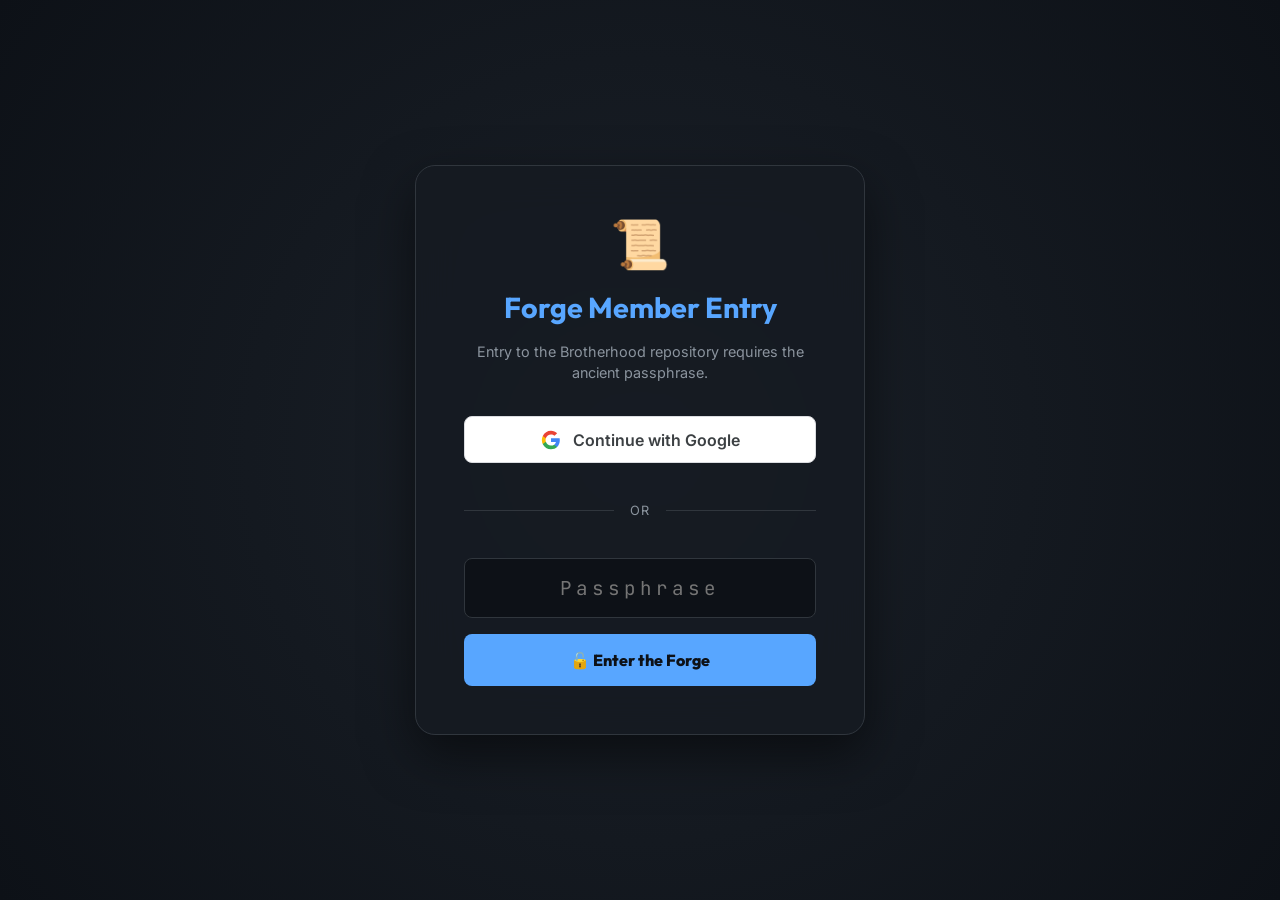
==== commit 8f039e4d: "feat: Add Google Auth, Market Scanner, 5-stage Primitive-To-Power roadmap system" ====
--- a/index.html
+++ b/index.html
@@ -5,9 +5,8 @@
     <meta charset="UTF-8">
     <meta name="viewport" content="width=device-width, initial-scale=1.0">
     <meta name="referrer" content="strict-origin-when-cross-origin">
-    <title>Primitive Blueprint Guide | Technical Reference</title>
-    <meta name="description"
-        content="A technical reference for primitive crafting. Real-life blueprints, measurements, and step-by-step guides.">
+    <title>Brotherhood | Craft Reference</title>
+    <meta name="description" content="A reference for primitive crafting techniques.">
     <link rel="stylesheet" href="style.css">
     <link rel="preconnect" href="https://fonts.googleapis.com">
     <link rel="preconnect" href="https://fonts.gstatic.com" crossorigin>
@@ -17,13 +16,13 @@
 </head>
 
 <body>
-    <!-- Forge Gate: Authentication Layer -->
+    <!-- Auth Screen -->
     <div id="auth-screen" class="auth-container">
         <div class="auth-card">
             <div class="auth-header">
                 <span class="auth-logo">📜</span>
                 <h2>Forge Member Entry</h2>
-                <p>Entry to the Primitive Brotherhood repository requires the ancient passphrase.</p>
+                <p>Entry to the Brotherhood repository requires the ancient passphrase.</p>
             </div>
             <div class="auth-form">
                 <button onclick="handleGoogleLogin()" class="gmail-btn">
@@ -47,13 +46,17 @@
         </div>
     </div>
 
-    <!-- Main Toolkit: Hidden by default -->
+    <!-- Main App -->
     <div id="app" class="blueprint-container auth-hidden">
-        <aside class="sidebar">
+        <button class="menu-toggle-btn" onclick="toggleSidebar()">
+            <span class="hamburger-icon">☰</span>
+        </button>
+        <div class="sidebar-overlay" onclick="toggleSidebar()"></div>
+        <aside class="sidebar" id="sidebar">
             <header class="sidebar-header">
-                <div class="logo">
+                <div class="logo" onclick="goToHome()" style="cursor:pointer;">
                     <span class="logo-icon">📜</span>
-                    <h1>Primitive Blueprints</h1>
+                    <h1>Brotherhood</h1>
                 </div>
             </header>
             <nav class="recipe-nav">
@@ -62,13 +65,13 @@
                         <span>📜</span> Add New Blueprint
                     </button>
                     <div id="stages-nav">
-                        <!-- Technological stages and items injected here dynamically -->
+                        <!-- Navigation injected here -->
                     </div>
                 </div>
             </nav>
             <footer class="sidebar-footer">
-                <button class="footer-btn admin-access" onclick="showAdminPanel()">
-                    <span>⚙️</span> Admin Management
+                <button class="footer-btn market-footer-btn" onclick="openMarketScanner()">
+                    <span>🔍</span> Market Scanner
                 </button>
                 <button class="footer-btn logout-btn" onclick="handleLogout()">
                     <span>🚪</span> Logout
@@ -80,24 +83,41 @@
             <div id="welcome-view" class="view active">
                 <div class="blueprint-card hero">
                     <h2>Welcome to the Forge</h2>
-                    <p>Select a blueprint from the sidebar to view technical specifications, required measurements (kg,
-                        ml, m), and step-by-step construction guides for real-life primitive crafting.</p>
+                    <p>Use the sidebar to browse, add, or manage blueprints.</p>
                     <div class="quick-stats">
-                        <div class="stat"><span>19</span> Blueprints Available</div>
-                        <div class="stat"><span>5</span> Craft Roadmaps</div>
-                        <div class="stat"><span>10</span> Material Encyclopedias</div>
+                        <div class="stat"><span id="blueprint-count">0</span> Blueprints</div>
                     </div>
                 </div>
             </div>
 
             <div id="blueprint-view" class="view">
-                <!-- Active blueprint content injected here -->
+                <!-- Blueprint content injected here -->
+            </div>
+
+            <div id="admin-login-view" class="view">
+                <!-- Admin login injected here -->
             </div>
 
             <div id="admin-view" class="view">
-                <!-- Admin management panel injected here -->
+                <!-- Admin panel injected here -->
+            </div>
+
+            <div id="market-view" class="view">
+                <!-- Market scanner injected here -->
             </div>
         </main>
+
+        <!-- Mobile Bottom Nav -->
+        <nav class="mobile-bottom-nav">
+            <button class="mobile-nav-btn" onclick="openMarketScanner()">
+                <span class="nav-icon">🔍</span>
+                <span class="nav-label">Market</span>
+            </button>
+            <button class="mobile-nav-btn" onclick="handleLogout()">
+                <span class="nav-icon">🚪</span>
+                <span class="nav-label">Logout</span>
+            </button>
+        </nav>
     </div>
 
     <script src="script.js"></script>
--- a/style.css
+++ b/style.css
@@ -8,6 +8,11 @@
     --text-primary: #c9d1d9;
     --text-secondary: #8b949e;
     --header-height: 60px;
+    --stage-1: #8b949e;
+    --stage-2: #8d6e63;
+    --stage-3: #ff7043;
+    --stage-4: #4fc3f7;
+    --stage-5: #fbc02d;
 }
 
 * {
@@ -25,7 +30,6 @@
     overflow: hidden;
 }
 
-/* Blueprint Container */
 .blueprint-container {
     display: flex;
     width: 100%;
@@ -39,7 +43,7 @@
     display: none !important;
 }
 
-/* Auth Gate Styles */
+/* Auth */
 .auth-container {
     position: fixed;
     top: 0;
@@ -192,15 +196,6 @@
     margin-bottom: 2rem;
 }
 
-.nav-section h3 {
-    font-family: 'Outfit', sans-serif;
-    font-size: 0.75rem;
-    text-transform: uppercase;
-    letter-spacing: 1px;
-    color: var(--text-secondary);
-    margin-bottom: 0.8rem;
-}
-
 .add-blueprint-btn {
     width: 100%;
     margin-bottom: 2rem;
@@ -223,38 +218,30 @@
 .add-blueprint-btn:hover {
     transform: translateY(-2px);
     filter: brightness(1.1);
-    box-shadow: 0 6px 20px rgba(35, 134, 54, 0.4);
-}
-
-.add-blueprint-btn:hover {
+}
+
+.market-scanner-btn {
+    width: 100%;
+    margin-bottom: 2rem;
+    background: #8b5cf6;
+    color: white;
+    border: none;
+    padding: 0.8rem 1rem;
+    border-radius: 8px;
+    font-family: 'Outfit', sans-serif;
+    font-weight: 800;
+    cursor: pointer;
+    display: flex;
+    align-items: center;
+    gap: 0.8rem;
+    transition: 0.3s;
+    font-size: 0.9rem;
+    box-shadow: 0 4px 15px rgba(139, 92, 246, 0.2);
+}
+
+.market-scanner-btn:hover {
     transform: translateY(-2px);
     filter: brightness(1.1);
-    box-shadow: 0 6px 20px rgba(35, 134, 54, 0.4);
-}
-
-.bp-icon-img {
-    width: 32px;
-    height: 32px;
-    object-fit: cover;
-    border-radius: 4px;
-    border: 1px solid var(--blueprint-border);
-}
-
-.contribute-specs-btn {
-    background: rgba(88, 166, 255, 0.1);
-    color: var(--accent-blue);
-    border: 1px dashed var(--accent-blue);
-    padding: 0.4rem 0.8rem;
-    border-radius: 6px;
-    font-size: 0.75rem;
-    cursor: pointer;
-    font-family: 'JetBrains Mono', monospace;
-    transition: 0.2s;
-}
-
-.contribute-specs-btn:hover {
-    background: var(--accent-blue);
-    color: #0d1117;
 }
 
 .nav-section ul {
@@ -314,423 +301,142 @@
     box-shadow: 0 10px 30px rgba(0, 0, 0, 0.3);
 }
 
-.blueprint-header {
-    display: flex;
-    justify-content: space-between;
-    align-items: flex-start;
-    margin-bottom: 2.5rem;
-    border-bottom: 1px solid var(--blueprint-border);
-    padding-bottom: 1.5rem;
-}
-
-.blueprint-title h2 {
+.blueprint-card.hero {
+    text-align: center;
+}
+
+.blueprint-card.hero h2 {
     font-family: 'Outfit', sans-serif;
     font-size: 2.2rem;
-    font-weight: 900;
-    margin-bottom: 0.5rem;
+    margin-bottom: 1rem;
+    background: linear-gradient(to right, var(--accent-blue), #9d50bb);
+    -webkit-background-clip: text;
+    background-clip: text;
+    -webkit-text-fill-color: transparent;
+}
+
+.blueprint-card.hero p {
+    color: var(--text-secondary);
+    font-size: 1rem;
+    max-width: 600px;
+    margin: 0 auto 2rem;
+}
+
+.quick-stats {
+    display: flex;
+    justify-content: center;
+    gap: 2rem;
+}
+
+.stat {
+    font-family: 'JetBrains Mono', monospace;
+    font-size: 0.9rem;
+    color: var(--text-secondary);
+}
+
+.stat span {
+    display: block;
+    font-size: 2rem;
+    font-weight: 800;
     color: var(--accent-blue);
-}
-
-.blueprint-category {
+    font-family: 'Outfit', sans-serif;
+}
+
+/* Gmail Button */
+.gmail-btn {
+    background: white !important;
+    color: #3c4043 !important;
+    display: flex;
+    align-items: center;
+    justify-content: center;
+    gap: 12px;
+    padding: 0.8rem 1.5rem !important;
+    border: 1px solid #dadce0 !important;
+    font-family: 'Inter', sans-serif !important;
+    font-weight: 600 !important;
+}
+
+.gmail-btn:hover {
+    background: #f8f9fa !important;
+    box-shadow: 0 1px 3px rgba(60, 64, 67, 0.3) !important;
+}
+
+.divider {
+    display: flex;
+    align-items: center;
+    text-align: center;
+    margin: 1.5rem 0;
+    color: var(--text-secondary);
     font-size: 0.8rem;
     text-transform: uppercase;
-    letter-spacing: 2px;
-    color: var(--text-secondary);
-}
-
-.video-section {
-    margin-bottom: 3rem;
-}
-
-.video-header {
-    display: flex;
-    justify-content: space-between;
-    align-items: center;
-    margin-bottom: 1.5rem;
-}
-
-.video-mirror-link {
-    display: inline-flex;
-    align-items: center;
+    letter-spacing: 1px;
+}
+
+.divider::before,
+.divider::after {
+    content: '';
+    flex: 1;
+    border-bottom: 1px solid var(--blueprint-border);
+}
+
+.divider:not(:empty)::before {
+    margin-right: 1rem;
+}
+
+.divider:not(:empty)::after {
+    margin-left: 1rem;
+}
+
+/* Sidebar Footer */
+.sidebar-footer {
+    padding: 1rem;
+    border-top: 1px solid var(--blueprint-border);
+    display: flex;
+    flex-direction: column;
     gap: 0.5rem;
-    font-family: 'JetBrains Mono', monospace;
-    font-size: 0.75rem;
-    color: var(--text-secondary);
-    text-decoration: none;
-    padding: 0.4rem 0.8rem;
-    border: 1px solid var(--blueprint-border);
+}
+
+.footer-btn {
+    background: transparent;
+    border: 1px solid transparent;
+    color: var(--text-secondary);
+    padding: 0.6rem;
     border-radius: 6px;
+    cursor: pointer;
+    text-align: left;
+    font-size: 0.85rem;
+    display: flex;
+    align-items: center;
+    gap: 0.8rem;
     transition: 0.2s;
-    background: rgba(255, 255, 255, 0.02);
-}
-
-.video-mirror-link:hover {
+}
+
+.footer-btn:hover {
+    background: rgba(255, 255, 255, 0.05);
+    color: var(--text-primary);
+}
+
+.footer-btn.admin-access:hover {
     color: var(--accent-blue);
-    border-color: var(--accent-blue);
-    background: rgba(88, 166, 255, 0.05);
-}
-
-.video-mirror-link svg {
-    margin-bottom: -1px;
-}
-
-.video-section h4 {
-    margin-bottom: 0;
-    font-family: 'Outfit', sans-serif;
-    font-size: 1.1rem;
-    display: flex;
-    align-items: center;
-    gap: 0.5rem;
-}
-
-.video-section h4::before {
-    content: '';
-    display: block;
-    width: 4px;
-    height: 18px;
-    background: var(--accent-blue);
-    border-radius: 2px;
-}
-
-.video-container {
-    width: 100%;
-    background: #000;
-    border: 1px solid var(--blueprint-border);
-    border-radius: 12px;
-    overflow: hidden;
-    box-shadow: 0 4px 30px rgba(0, 0, 0, 0.5);
-}
-
-.troubleshoot-hint {
-    margin-top: 1rem;
-    padding: 1rem;
-    background: rgba(88, 166, 255, 0.05);
-    border: 1px dashed var(--blueprint-border);
-    border-radius: 8px;
-    font-size: 0.75rem;
-    color: var(--text-secondary);
-    line-height: 1.4;
-}
-
-.troubleshoot-hint b {
-    color: var(--accent-blue);
-}
-
-.feedback-controls {
-    display: flex;
-    gap: 1rem;
-    margin-top: 1.5rem;
-}
-
-.feedback-btn {
-    flex: 1;
-    padding: 1rem;
-    border: 1px solid var(--blueprint-border);
-    border-radius: 8px;
-    font-family: 'Outfit', sans-serif;
+    border-color: rgba(88, 166, 255, 0.3);
+}
+
+.footer-btn.market-footer-btn {
+    background: rgba(139, 92, 246, 0.1);
+    border: 1px solid rgba(139, 92, 246, 0.3);
+    color: #8b5cf6;
     font-weight: 700;
-    font-size: 0.9rem;
-    cursor: pointer;
-    transition: 0.2s;
-    display: flex;
-    align-items: center;
     justify-content: center;
-    gap: 0.5rem;
-    background: rgba(255, 255, 255, 0.02);
-    color: var(--text-primary);
-}
-
-.feedback-btn.bad:hover {
-    background: rgba(255, 68, 68, 0.1);
-    border-color: #ff4444;
-    color: #ff4444;
-}
-
-.feedback-btn.great:hover {
-    background: rgba(63, 185, 80, 0.1);
-    border-color: #3fb950;
-    color: #3fb950;
-}
-
-.feedback-btn.active.bad {
-    background: #ff4444;
-    color: #0d1117;
-}
-
-.feedback-btn.active.great {
-    background: #3fb950;
-    color: #0d1117;
-}
-
-.training-note {
-    font-size: 0.75rem;
-    color: var(--text-secondary);
-    margin-top: 0.8rem;
-    font-style: italic;
-    opacity: 0.8;
-}
-
-.video-container iframe {
-    display: block;
-    aspect-ratio: 16 / 9;
-}
-
-/* Category Hub Styles */
-.category-hub {
-    padding: 3rem;
-}
-
-.hub-header {
-    margin-bottom: 3rem;
-}
-
-.hub-header h2 {
-    font-size: 2.5rem;
-    margin: 0.5rem 0;
-    color: var(--text-primary);
-}
-
-.hub-header p {
-    color: var(--text-secondary);
-    font-size: 1.1rem;
-}
-
-.material-selection-grid {
-    display: grid;
-    grid-template-columns: repeat(auto-fill, minmax(200px, 1fr));
-    gap: 1.5rem;
-}
-
-.hub-card {
-    background: #1c2128;
-    border: 1px solid var(--blueprint-border);
-    padding: 2rem;
-    border-radius: 12px;
-    display: flex;
-    flex-direction: column;
-    align-items: center;
-    gap: 1rem;
-    cursor: pointer;
-    transition: 0.3s cubic-bezier(0.4, 0, 0.2, 1);
-    color: var(--text-primary);
-}
-
-.hub-card:hover {
-    transform: translateY(-5px);
-    border-color: var(--accent-blue);
-    box-shadow: 0 10px 40px rgba(0, 0, 0, 0.4);
-}
-
-.hub-icon {
-    font-size: 3rem;
-}
-
-.hub-name {
-    font-family: 'Outfit', sans-serif;
-    font-weight: 700;
-    font-size: 1.1rem;
-}
-
-/* Detailed Discovery Card */
-.material-discovery {
-    border-left: 4px solid var(--accent-blue);
-    background: linear-gradient(135deg, rgba(88, 166, 255, 0.05), transparent);
-}
-
-.discovery-actions {
-    display: flex;
-    align-items: center;
-    gap: 1.5rem;
-}
-
-.back-btn {
-    background: transparent;
-    border: 1px solid var(--blueprint-border);
-    color: var(--text-secondary);
-    padding: 0.4rem 1rem;
-    border-radius: 6px;
-    cursor: pointer;
-    font-family: 'JetBrains Mono', monospace;
-    font-size: 0.8rem;
-    transition: 0.2s;
-}
-
-.back-btn:hover {
-    color: var(--accent-blue);
-    border-color: var(--accent-blue);
-}
-
-.material-grid-detailed {
-    display: grid;
-    grid-template-columns: 1fr 1.5fr;
-    gap: 3rem;
-    margin-top: 2rem;
-}
-
-.discovery-sketch-large {
-    width: 100%;
-    height: 400px;
-    background: #0d1117;
-    border: 1px dashed var(--blueprint-border);
-    border-radius: 12px;
-    position: relative;
-    overflow: hidden;
-}
-
-.discovery-sketch-large img {
-    width: 100%;
-    height: 100%;
-    object-fit: cover;
-    filter: grayscale(1) invert(1) brightness(0.8);
-    opacity: 0.3;
-}
-
-.discovery-group {
-    margin-bottom: 2rem;
-}
-
-.discovery-text {
-    font-size: 1.1rem;
-    line-height: 1.6;
-    color: var(--text-primary);
-}
-
-.habitat-tag.property {
-    background: #8b949e;
-    color: #0d1117;
-}
-
-.habitat-tag.utility {
-    background: #3fb950;
-    color: #0d1117;
-}
-
-/* Clickable Category Header */
-.clickable-cat {
-    cursor: pointer;
-    padding: 0.5rem;
-    border-radius: 6px;
-    transition: 0.2s;
-}
-
-.clickable-cat:hover {
-    background: rgba(88, 166, 255, 0.1);
-}
-
-.clickable-cat h4 {
-    margin-bottom: 0;
-}
-
-@media (max-width: 900px) {
-    .material-grid-detailed {
-        grid-template-columns: 1fr;
-        gap: 2rem;
-    }
-
-    .discovery-sketch-large {
-        height: 250px;
-    }
-}
-
-.blueprint-id {
-    font-family: 'JetBrains Mono', monospace;
-    font-size: 0.8rem;
-    color: var(--text-secondary);
-    background: rgba(255, 255, 255, 0.05);
-    padding: 0.3rem 0.6rem;
-    border-radius: 4px;
-}
-
-/* Community Proof UI */
-.community-section {
-    margin-top: 4rem;
-    padding-top: 3rem;
-    border-top: 1px solid var(--blueprint-border);
-}
-
-.community-header {
-    display: flex;
-    justify-content: space-between;
-    align-items: center;
-    margin-bottom: 2rem;
-}
-
-.community-header h3 {
-    font-family: 'Outfit', sans-serif;
-    font-size: 1.5rem;
-    color: var(--text-primary);
-}
-
-.upload-btn {
-    background: var(--accent-blue);
-    color: #0d1117;
-    border: none;
-    padding: 0.8rem 1.5rem;
-    border-radius: 8px;
-    font-family: 'Outfit', sans-serif;
-    font-weight: 800;
-    cursor: pointer;
-    transition: 0.3s;
-    font-size: 0.9rem;
-}
-
-.upload-btn:hover {
-    transform: scale(1.05);
-    filter: brightness(1.1);
-    box-shadow: 0 0 20px rgba(88, 166, 255, 0.4);
-}
-
-.community-gallery {
-    display: flex;
-    gap: 1.5rem;
-    overflow-x: auto;
-    padding-bottom: 1rem;
-    scrollbar-width: thin;
-    scrollbar-color: var(--accent-blue) transparent;
-}
-
-.empty-gallery {
-    color: var(--text-secondary);
-    font-style: italic;
-    font-size: 0.9rem;
-    padding: 2rem;
-    background: rgba(255, 255, 255, 0.02);
-    border-radius: 12px;
-    width: 100%;
-    text-align: center;
-}
-
-.community-item {
-    min-width: 280px;
-    height: 180px;
-    background: #0d1117;
-    border: 1px solid var(--blueprint-border);
-    border-radius: 12px;
-    overflow: hidden;
-    position: relative;
-}
-
-.community-item img,
-.community-item video {
-    width: 100%;
-    height: 100%;
-    object-fit: cover;
-}
-
-.item-overlay {
-    position: absolute;
-    bottom: 0;
-    left: 0;
-    right: 0;
-    padding: 0.5rem;
-    background: rgba(0, 0, 0, 0.7);
-    color: var(--accent-blue);
-    font-family: 'JetBrains Mono', monospace;
-    font-size: 0.7rem;
-    text-align: center;
-}
-
-/* Modal UI */
+    margin-bottom: 0.5rem;
+}
+
+.footer-btn.market-footer-btn:hover {
+    background: #8b5cf6;
+    color: white;
+    border-color: #8b5cf6;
+}
+
+/* Modal */
 .modal-overlay {
     position: fixed;
     top: 0;
@@ -745,64 +451,7 @@
     backdrop-filter: blur(10px);
 }
 
-.modal-content {
-    background: #1c2128;
-    border: 1px solid var(--accent-blue);
-    padding: 3rem;
-    border-radius: 20px;
-    max-width: 500px;
-    width: 90%;
-    text-align: center;
-    box-shadow: 0 0 50px rgba(88, 166, 255, 0.2);
-}
-
-.upload-zone {
-    border: 2px dashed var(--blueprint-border);
-    padding: 4rem 2rem;
-    border-radius: 12px;
-    margin: 2rem 0;
-    cursor: pointer;
-    transition: 0.3s;
-    color: var(--text-secondary);
-}
-
-.upload-zone:hover {
-    border-color: var(--accent-blue);
-    background: rgba(88, 166, 255, 0.05);
-}
-
-.progress-bar-container {
-    width: 100%;
-    height: 10px;
-    background: #0d1117;
-    border-radius: 5px;
-    margin: 2rem 0;
-    overflow: hidden;
-}
-
-.progress-fill {
-    width: 0;
-    height: 100%;
-    background: var(--accent-blue);
-    animation: fill-progress 2s forwards;
-}
-
-@keyframes fill-progress {
-    to {
-        width: 100%;
-    }
-}
-
-.close-modal {
-    background: transparent;
-    border: 1px solid var(--blueprint-border);
-    color: var(--text-secondary);
-    padding: 0.6rem 1.2rem;
-    border-radius: 6px;
-    cursor: pointer;
-    margin-top: 1rem;
-}
-
+.modal-content,
 .modal-content-large {
     background: #1c2128;
     border: 1px solid var(--accent-blue);
@@ -814,8 +463,11 @@
     overflow-y: auto;
     text-align: left;
     box-shadow: 0 0 50px rgba(0, 0, 0, 0.5);
-    scrollbar-width: thin;
-    scrollbar-color: var(--accent-blue) transparent;
+}
+
+.modal-content {
+    max-width: 500px;
+    text-align: center;
 }
 
 .craft-form h3 {
@@ -879,13 +531,10 @@
     display: flex;
     gap: 1rem;
     margin-top: 2rem;
-    position: sticky;
-    bottom: 0;
-    background: #1c2128;
-    padding-top: 1rem;
-}
-
-.save-craft-btn {
+}
+
+.save-craft-btn,
+.update-btn {
     flex: 2;
     background: var(--accent-blue);
     color: #0d1117;
@@ -906,7 +555,268 @@
     cursor: pointer;
 }
 
-/* Technical Specs */
+.close-modal {
+    background: transparent;
+    border: 1px solid var(--blueprint-border);
+    color: var(--text-secondary);
+    padding: 0.6rem 1.2rem;
+    border-radius: 6px;
+    cursor: pointer;
+    margin-top: 1rem;
+}
+
+/* Admin Panel */
+.admin-panel {
+    padding: 1rem;
+}
+
+.admin-header {
+    display: flex;
+    justify-content: space-between;
+    align-items: center;
+    margin-bottom: 2rem;
+    padding-bottom: 1rem;
+    border-bottom: 1px solid var(--blueprint-border);
+}
+
+.admin-list {
+    display: flex;
+    flex-direction: column;
+    gap: 1rem;
+}
+
+.admin-item {
+    background: rgba(255, 255, 255, 0.02);
+    border: 1px solid var(--blueprint-border);
+    padding: 1rem;
+    border-radius: 8px;
+    display: flex;
+    justify-content: space-between;
+    align-items: center;
+    transition: 0.2s;
+}
+
+.admin-item:hover {
+    border-color: #f85149;
+    background: rgba(248, 81, 73, 0.05);
+}
+
+.admin-item-info {
+    display: flex;
+    align-items: center;
+    gap: 1rem;
+}
+
+.admin-item-name {
+    font-weight: 600;
+}
+
+.admin-item-category {
+    font-size: 0.75rem;
+    color: var(--text-secondary);
+    background: rgba(0, 0, 0, 0.3);
+    padding: 0.2rem 0.5rem;
+    border-radius: 4px;
+}
+
+.admin-actions {
+    display: flex;
+    gap: 0.5rem;
+}
+
+.edit-btn {
+    background: rgba(88, 166, 255, 0.1);
+    color: var(--accent-blue);
+    border: 1px solid rgba(88, 166, 255, 0.4);
+    padding: 0.5rem 1rem;
+    border-radius: 6px;
+    cursor: pointer;
+    font-family: 'JetBrains Mono', monospace;
+    font-size: 0.8rem;
+}
+
+.edit-btn:hover {
+    background: var(--accent-blue);
+    color: #0d1117;
+}
+
+.delete-btn {
+    background: rgba(248, 81, 73, 0.1);
+    color: #f85149;
+    border: 1px solid rgba(248, 81, 73, 0.4);
+    padding: 0.5rem 1rem;
+    border-radius: 6px;
+    cursor: pointer;
+    font-family: 'JetBrains Mono', monospace;
+    font-size: 0.8rem;
+}
+
+.delete-btn:hover {
+    background: #f85149;
+    color: white;
+}
+
+.restore-btn {
+    background: rgba(63, 185, 80, 0.1);
+    color: #3fb950;
+    border: 1px solid rgba(63, 185, 80, 0.4);
+    padding: 0.5rem 1rem;
+    border-radius: 6px;
+    cursor: pointer;
+    font-family: 'JetBrains Mono', monospace;
+    font-size: 0.8rem;
+}
+
+.restore-btn:hover {
+    background: #3fb950;
+    color: white;
+}
+
+/* Blueprint Detail View */
+.blueprint-header {
+    display: flex;
+    justify-content: space-between;
+    align-items: flex-start;
+    margin-bottom: 2.5rem;
+    border-bottom: 1px solid var(--blueprint-border);
+    padding-bottom: 1.5rem;
+}
+
+.blueprint-title h2 {
+    font-family: 'Outfit', sans-serif;
+    font-size: 2.2rem;
+    font-weight: 900;
+    margin-bottom: 0.5rem;
+    color: var(--accent-blue);
+}
+
+.blueprint-category {
+    font-size: 0.8rem;
+    text-transform: uppercase;
+    letter-spacing: 2px;
+    color: var(--text-secondary);
+}
+
+.blueprint-id {
+    font-family: 'JetBrains Mono', monospace;
+    font-size: 0.8rem;
+    color: var(--text-secondary);
+    background: rgba(255, 255, 255, 0.05);
+    padding: 0.3rem 0.6rem;
+    border-radius: 4px;
+}
+
+.stage-badge {
+    display: inline-block;
+    padding: 0.2rem 0.6rem;
+    border-radius: 4px;
+    font-size: 0.65rem;
+    font-weight: 800;
+    font-family: 'JetBrains Mono', monospace;
+    text-transform: uppercase;
+    margin-bottom: 0.8rem;
+}
+
+.badge-1 {
+    background: var(--stage-1);
+    color: #0d1117;
+}
+
+.badge-2 {
+    background: var(--stage-2);
+    color: #0d1117;
+}
+
+.badge-3 {
+    background: var(--stage-3);
+    color: #0d1117;
+}
+
+.badge-4 {
+    background: var(--stage-4);
+    color: #0d1117;
+}
+
+.badge-5 {
+    background: var(--stage-5);
+    color: #0d1117;
+}
+
+.blueprint-summary-box {
+    display: grid;
+    grid-template-columns: 1fr 1fr;
+    gap: 1.5rem;
+    margin: 2rem 0;
+    padding: 1.5rem;
+    background: rgba(255, 255, 255, 0.03);
+    border: 1px solid var(--blueprint-border);
+    border-radius: 8px;
+}
+
+.summary-item h4 {
+    margin: 0 0 0.5rem;
+    color: var(--accent-blue);
+    text-transform: uppercase;
+    font-size: 0.75rem;
+    letter-spacing: 1px;
+}
+
+.summary-item p {
+    margin: 0;
+    font-size: 0.9rem;
+    color: var(--text-secondary);
+    line-height: 1.4;
+}
+
+.video-section {
+    margin-bottom: 3rem;
+}
+
+.video-header {
+    display: flex;
+    justify-content: space-between;
+    align-items: center;
+    margin-bottom: 1.5rem;
+}
+
+.video-header h4 {
+    margin: 0;
+    font-family: 'Outfit', sans-serif;
+    font-size: 1.1rem;
+}
+
+.video-mirror-link {
+    display: inline-flex;
+    align-items: center;
+    gap: 0.5rem;
+    font-family: 'JetBrains Mono', monospace;
+    font-size: 0.75rem;
+    color: var(--text-secondary);
+    text-decoration: none;
+    padding: 0.4rem 0.8rem;
+    border: 1px solid var(--blueprint-border);
+    border-radius: 6px;
+    transition: 0.2s;
+}
+
+.video-mirror-link:hover {
+    color: var(--accent-blue);
+    border-color: var(--accent-blue);
+}
+
+.video-container {
+    width: 100%;
+    background: #000;
+    border: 1px solid var(--blueprint-border);
+    border-radius: 12px;
+    overflow: hidden;
+}
+
+.video-container iframe {
+    display: block;
+    aspect-ratio: 16 / 9;
+}
+
 .blueprint-grid {
     display: grid;
     grid-template-columns: 1fr 1fr;
@@ -917,18 +827,6 @@
     font-family: 'Outfit', sans-serif;
     font-size: 1.1rem;
     margin-bottom: 1.5rem;
-    display: flex;
-    align-items: center;
-    gap: 0.5rem;
-}
-
-.specs-section h4::before {
-    content: '';
-    display: block;
-    width: 4px;
-    height: 18px;
-    background: var(--accent-blue);
-    border-radius: 2px;
 }
 
 .requirement-list {
@@ -971,7 +869,6 @@
     background: #1c2128;
     border: 1px solid var(--blueprint-border);
     border-radius: 12px;
-    box-shadow: 0 4px 20px rgba(0, 0, 0, 0.2);
     transition: transform 0.2s;
 }
 
@@ -1019,18 +916,6 @@
     display: flex;
     justify-content: center;
     align-items: center;
-    position: relative;
-}
-
-.step-sketch::after {
-    content: 'TECHNICAL SCHEMATIC';
-    position: absolute;
-    top: 5px;
-    right: 5px;
-    font-size: 0.6rem;
-    color: var(--text-secondary);
-    font-family: 'JetBrains Mono', monospace;
-    letter-spacing: 1px;
 }
 
 .step-sketch img {
@@ -1040,173 +925,11 @@
     padding: 1rem;
 }
 
-@media (max-width: 900px) {
-    .step-card {
-        flex-direction: column;
-        padding: 1.5rem;
-    }
-
-    .step-sketch {
-        width: 100%;
-        min-width: 0;
-        height: 180px;
-    }
-
-    .step-item {
-        padding-left: 0;
-        padding-top: 2.5rem;
-    }
-
-    .step-item::before {
-        left: 0;
-        top: 0;
-    }
-}
-
-/* Mobile Responsive */
-@media (max-width: 900px) {
-    body {
-        flex-direction: column;
-        overflow: auto;
-    }
-
-    .sidebar {
-        width: 100%;
-        height: auto;
-        border-right: none;
-        border-bottom: 1px solid var(--blueprint-border);
-    }
-
-    .blueprint-container {
-        flex-direction: column;
-        height: auto;
-    }
-
-    .content {
-        padding: 1.5rem;
-        height: auto;
-        overflow: visible;
-    }
-
-    .blueprint-grid {
-        grid-template-columns: 1fr;
-    }
-
-    .blueprint-header {
-        flex-direction: column;
-        gap: 1rem;
-    }
-}
-
-/* Google Login Button */
-.gmail-btn {
-    background: white !important;
-    color: #3c4043 !important;
-    display: flex;
-    align-items: center;
-    justify-content: center;
-    gap: 12px;
-    padding: 0.8rem 1.5rem !important;
-    border: 1px solid #dadce0 !important;
-    font-family: 'Inter', sans-serif !important;
-    font-weight: 600 !important;
-    margin-top: 0.5rem;
-    width: 100%;
-    border-radius: 8px;
-    cursor: pointer;
-    transition: 0.3s;
-}
-
-.gmail-btn:hover {
-    background: #f8f9fa !important;
-    box-shadow: 0 1px 3px rgba(60, 64, 67, 0.3), 0 4px 8px 3px rgba(60, 64, 67, 0.15) !important;
-}
-
-.divider {
-    display: flex;
-    align-items: center;
-    text-align: center;
-    margin: 1.5rem 0;
-    color: var(--text-secondary);
-    font-size: 0.8rem;
-    text-transform: uppercase;
-    letter-spacing: 1px;
-}
-
-.divider::before,
-.divider::after {
-    content: '';
-    flex: 1;
-    border-bottom: 1px solid var(--blueprint-border);
-}
-
-.divider:not(:empty)::before {
-    margin-right: 1rem;
-}
-
-.divider:not(:empty)::after {
-    margin-left: 1rem;
-}
-
-/* Admin Panel */
-.admin-panel {
-    padding: 1rem;
-}
-
-.admin-header {
-    display: flex;
-    justify-content: space-between;
-    align-items: center;
-    margin-bottom: 2rem;
-    padding-bottom: 1rem;
-    border-bottom: 1px solid var(--blueprint-border);
-}
-
-.admin-list {
-    display: flex;
-    flex-direction: column;
-    gap: 1rem;
-}
-
-.admin-item {
-    background: rgba(255, 255, 255, 0.02);
-    border: 1px solid var(--blueprint-border);
-    padding: 1rem;
-    border-radius: 8px;
-    display: flex;
-    justify-content: space-between;
-    align-items: center;
-    transition: 0.2s;
-}
-
-.admin-item:hover {
-    border-color: #f85149;
-    background: rgba(248, 81, 73, 0.05);
-}
-
-.admin-item-info {
-    display: flex;
-    align-items: center;
-    gap: 1rem;
-}
-
-.admin-item-name {
-    font-weight: 600;
-}
-
-.admin-item-category {
-    font-size: 0.75rem;
-    color: var(--text-secondary);
-    background: rgba(0, 0, 0, 0.3);
-    padding: 0.2rem 0.5rem;
-    border-radius: 4px;
-}
-
-.delete-btn {
-    background: rgba(248, 81, 73, 0.1);
-    color: #f85149;
-    border: 1px solid rgba(248, 81, 73, 0.4);
-    padding: 0.5rem 1rem;
+.back-btn {
+    background: transparent;
+    border: 1px solid var(--blueprint-border);
+    color: var(--text-secondary);
+    padding: 0.4rem 1rem;
     border-radius: 6px;
     cursor: pointer;
     font-family: 'JetBrains Mono', monospace;
@@ -1214,108 +937,37 @@
     transition: 0.2s;
 }
 
-.delete-btn:hover {
-    background: #f85149;
-    color: white;
-}
-
-.restore-btn {
-    background: rgba(63, 185, 80, 0.1);
-    color: #3fb950;
-    border: 1px solid rgba(63, 185, 80, 0.4);
-    padding: 0.5rem 1rem;
-    border-radius: 6px;
-    cursor: pointer;
-    font-family: 'JetBrains Mono', monospace;
-    font-size: 0.8rem;
-}
-
-.restore-btn:hover {
-    background: #3fb950;
-    color: white;
-}
-
-/* Sidebar Footer */
-.sidebar-footer {
-    padding: 1rem;
-    border-top: 1px solid var(--blueprint-border);
-    display: flex;
-    flex-direction: column;
-    gap: 0.5rem;
-}
-
-.footer-btn {
-    background: transparent;
-    border: 1px solid transparent;
-    color: var(--text-secondary);
-    padding: 0.6rem;
-    border-radius: 6px;
-    cursor: pointer;
-    text-align: left;
-    font-size: 0.85rem;
-    display: flex;
-    align-items: center;
-    gap: 0.8rem;
-    transition: 0.2s;
-}
-
-.footer-btn:hover {
-    background: rgba(255, 255, 255, 0.05);
-    color: var(--text-primary);
-}
-
-.footer-btn.admin-access:hover {
+.back-btn:hover {
     color: var(--accent-blue);
-    border-color: rgba(88, 166, 255, 0.3);
-}
-
-.admin-actions {
-    display: flex;
-    gap: 0.5rem;
-}
-
-.edit-btn {
+    border-color: var(--accent-blue);
+}
+
+.contribute-specs-btn {
     background: rgba(88, 166, 255, 0.1);
     color: var(--accent-blue);
-    border: 1px solid rgba(88, 166, 255, 0.4);
-    padding: 0.5rem 1rem;
+    border: 1px dashed var(--accent-blue);
+    padding: 0.4rem 0.8rem;
     border-radius: 6px;
-    cursor: pointer;
-    font-family: 'JetBrains Mono', monospace;
-    font-size: 0.8rem;
+    font-size: 0.75rem;
+    cursor: pointer;
+    font-family: 'JetBrains Mono', monospace;
     transition: 0.2s;
 }
 
-.edit-btn:hover {
+.contribute-specs-btn:hover {
     background: var(--accent-blue);
     color: #0d1117;
 }
 
-.update-btn {
-    flex: 2;
-    background: var(--accent-blue);
-    color: #0d1117;
-    border: none;
-    padding: 1rem;
-    border-radius: 8px;
-    font-weight: 800;
-    cursor: pointer;
-}
-
-/* Technological Progression Theme */
-:root {
-    --stage-1: #8b949e;
-    /* Stone Gray */
-    --stage-2: #8d6e63;
-    /* Wood Brown */
-    --stage-3: #ff7043;
-    /* Iron Rust */
-    --stage-4: #4fc3f7;
-    /* Machine Blue */
-    --stage-5: #fbc02d;
-    /* Electric Yellow */
-}
-
+.bp-icon-img {
+    width: 32px;
+    height: 32px;
+    object-fit: cover;
+    border-radius: 4px;
+    border: 1px solid var(--blueprint-border);
+}
+
+/* Stage Nav */
 .stage-nav-group {
     margin-bottom: 1rem;
 }
@@ -1350,7 +1002,6 @@
     font-size: 1.2rem;
 }
 
-/* Stage Colors */
 .stage-1 .stage-header {
     border-left: 4px solid var(--stage-1);
 }
@@ -1391,506 +1042,619 @@
     color: var(--text-primary);
 }
 
-/* Blueprint Stage Badge */
-.stage-badge {
-    display: inline-block;
-    padding: 0.2rem 0.6rem;
-    border-radius: 4px;
-    font-size: 0.65rem;
-    font-weight: 800;
-    font-family: 'JetBrains Mono', monospace;
-    text-transform: uppercase;
-    margin-bottom: 0.8rem;
-}
-
-.badge-1 {
-    background: var(--stage-1);
-    color: #0d1117;
-}
-
-.badge-2 {
-    background: var(--stage-2);
-    color: #0d1117;
-}
-
-.badge-3 {
-    background: var(--stage-3);
-    color: #0d1117;
-}
-
-.badge-4 {
-    background: var(--stage-4);
-    color: #0d1117;
-}
-
-.badge-5 {
-    background: var(--stage-5);
-    color: #0d1117;
-}
-
-.blueprint-summary-box {
-    display: grid;
-    grid-template-columns: 1fr 1fr;
-    gap: 1.5rem;
-    margin: 2rem 0;
-    padding: 1.5rem;
-    background: rgba(255, 255, 255, 0.03);
-    border: 1px solid var(--blueprint-border);
-    border-radius: 8px;
-}
-
-.summary-item h4 {
-    margin: 0 0 0.5rem;
-    color: var(--accent-blue);
-    text-transform: uppercase;
-    font-size: 0.75rem;
-    letter-spacing: 1px;
-}
-
-.summary-item p {
-    margin: 0;
-    font-size: 0.9rem;
-    color: var(--text-secondary);
-    line-height: 1.4;
-}
-
-@media (max-width: 768px) {
-    .blueprint-summary-box {
-        grid-template-columns: 1fr;
-    }
-}
-
-/* Roadmap Overview Styles */
-.roadmap-overview {
-    padding: 2rem 0;
-}
-
-.roadmap-main-header {
-    margin-bottom: 3rem;
-    padding-bottom: 2rem;
-    border-bottom: 1px solid var(--blueprint-border);
-}
-
-.roadmap-grid {
-    display: grid;
-    grid-template-columns: repeat(auto-fill, minmax(280px, 1fr));
-    gap: 1.5rem;
-    margin-bottom: 4rem;
-}
-
-.roadmap-card {
-    background: #161b22;
-    border: 1px solid var(--blueprint-border);
-    border-radius: 12px;
-    padding: 1.5rem;
-    cursor: pointer;
-    transition: all 0.3s cubic-bezier(0.4, 0, 0.2, 1);
-    display: flex;
-    flex-direction: column;
-    gap: 1rem;
-    text-align: left;
-    color: var(--text-primary);
-    font-family: inherit;
-}
-
-.roadmap-card:hover {
-    transform: translateY(-5px);
-    border-color: var(--accent-blue);
-    box-shadow: 0 10px 40px rgba(0, 0, 0, 0.4);
-}
-
-.roadmap-card-header {
-    display: flex;
-    align-items: center;
-    gap: 1rem;
-}
-
-.roadmap-icon {
-    font-size: 2.5rem;
-}
-
-.roadmap-card-header h3 {
-    font-family: 'Outfit', sans-serif;
-    font-size: 1.3rem;
-    margin: 0;
-    color: var(--accent-blue);
-}
-
-.roadmap-description {
-    color: var(--text-secondary);
-    font-size: 0.9rem;
-    line-height: 1.5;
-    margin: 0;
-}
-
-.roadmap-stages-preview {
-    display: flex;
-    align-items: center;
-    gap: 0.3rem;
-    padding-top: 0.5rem;
-    border-top: 1px solid var(--blueprint-border);
-}
-
-.stage-dot {
-    display: flex;
-    flex-direction: column;
-    align-items: center;
-    justify-content: center;
-    width: 36px;
-    height: 36px;
-    border-radius: 50%;
-    color: #0d1117;
-    font-weight: 800;
-    font-size: 0.7rem;
-    position: relative;
-}
-
-.stage-dot span {
-    font-size: 0.9rem;
-    position: absolute;
-    top: -8px;
-}
-
-.stage-dot small {
-    margin-top: 8px;
-}
-
-.stage-connector {
-    flex: 1;
-    height: 2px;
-    background: linear-gradient(to right, var(--stage-1), var(--stage-5));
-    opacity: 0.5;
-}
-
-.roadmap-card-footer {
-    display: flex;
-    justify-content: flex-end;
-    padding-top: 0.5rem;
-    border-top: 1px solid var(--blueprint-border);
-}
-
-.roadmap-card-footer span {
-    color: var(--accent-blue);
-    font-size: 0.85rem;
-    font-weight: 600;
-}
-
-/* Dependency Flow Diagrams */
-.dependencies-section {
+/* Community Section */
+.community-section {
     margin-top: 4rem;
     padding-top: 3rem;
     border-top: 1px solid var(--blueprint-border);
 }
 
-.dependency-flows {
+.community-header {
+    display: flex;
+    justify-content: space-between;
+    align-items: center;
+    margin-bottom: 2rem;
+}
+
+.community-header h3 {
+    font-family: 'Outfit', sans-serif;
+    font-size: 1.5rem;
+}
+
+.upload-btn {
+    background: var(--accent-blue);
+    color: #0d1117;
+    border: none;
+    padding: 0.8rem 1.5rem;
+    border-radius: 8px;
+    font-family: 'Outfit', sans-serif;
+    font-weight: 800;
+    cursor: pointer;
+    font-size: 0.9rem;
+}
+
+.upload-btn:hover {
+    transform: scale(1.05);
+}
+
+.community-gallery {
+    display: flex;
+    gap: 1.5rem;
+    overflow-x: auto;
+    padding-bottom: 1rem;
+}
+
+.empty-gallery {
+    color: var(--text-secondary);
+    font-style: italic;
+    font-size: 0.9rem;
+    padding: 2rem;
+    background: rgba(255, 255, 255, 0.02);
+    border-radius: 12px;
+    width: 100%;
+    text-align: center;
+}
+
+.community-item {
+    min-width: 280px;
+    height: 180px;
+    background: #0d1117;
+    border: 1px solid var(--blueprint-border);
+    border-radius: 12px;
+    overflow: hidden;
+    position: relative;
+}
+
+.community-item img,
+.community-item video {
+    width: 100%;
+    height: 100%;
+    object-fit: cover;
+}
+
+.item-overlay {
+    position: absolute;
+    bottom: 0;
+    left: 0;
+    right: 0;
+    padding: 0.5rem;
+    background: rgba(0, 0, 0, 0.7);
+    color: var(--accent-blue);
+    font-family: 'JetBrains Mono', monospace;
+    font-size: 0.7rem;
+    text-align: center;
+}
+
+.upload-zone {
+    border: 2px dashed var(--blueprint-border);
+    padding: 4rem 2rem;
+    border-radius: 12px;
+    margin: 2rem 0;
+    cursor: pointer;
+    transition: 0.3s;
+    color: var(--text-secondary);
+}
+
+.upload-zone:hover {
+    border-color: var(--accent-blue);
+    background: rgba(88, 166, 255, 0.05);
+}
+
+.progress-bar-container {
+    width: 100%;
+    height: 10px;
+    background: #0d1117;
+    border-radius: 5px;
+    margin: 2rem 0;
+    overflow: hidden;
+}
+
+.progress-fill {
+    width: 0;
+    height: 100%;
+    background: var(--accent-blue);
+    animation: fill-progress 2s forwards;
+}
+
+@keyframes fill-progress {
+    to {
+        width: 100%;
+    }
+}
+
+.feedback-controls {
+    display: flex;
+    gap: 1rem;
+    margin-top: 1.5rem;
+}
+
+.feedback-btn {
+    flex: 1;
+    padding: 1rem;
+    border: 1px solid var(--blueprint-border);
+    border-radius: 8px;
+    font-family: 'Outfit', sans-serif;
+    font-weight: 700;
+    font-size: 0.9rem;
+    cursor: pointer;
+    transition: 0.2s;
+    display: flex;
+    align-items: center;
+    justify-content: center;
+    gap: 0.5rem;
+    background: rgba(255, 255, 255, 0.02);
+    color: var(--text-primary);
+}
+
+.feedback-btn.bad:hover {
+    background: rgba(255, 68, 68, 0.1);
+    border-color: #ff4444;
+    color: #ff4444;
+}
+
+.feedback-btn.great:hover {
+    background: rgba(63, 185, 80, 0.1);
+    border-color: #3fb950;
+    color: #3fb950;
+}
+
+.feedback-btn.active.bad {
+    background: #ff4444;
+    color: #0d1117;
+}
+
+.feedback-btn.active.great {
+    background: #3fb950;
+    color: #0d1117;
+}
+
+.training-note {
+    font-size: 0.75rem;
+    color: var(--text-secondary);
+    margin-top: 0.8rem;
+    font-style: italic;
+}
+
+/* Responsive */
+@media (max-width: 900px) {
+    body {
+        flex-direction: column;
+        overflow: auto;
+    }
+
+    .blueprint-container {
+        flex-direction: column;
+        height: auto;
+    }
+
+    .content {
+        padding: 1.5rem;
+        height: auto;
+        overflow: visible;
+    }
+
+    .blueprint-grid {
+        grid-template-columns: 1fr;
+    }
+
+    .blueprint-header {
+        flex-direction: column;
+        gap: 1rem;
+    }
+
+    .blueprint-summary-box {
+        grid-template-columns: 1fr;
+    }
+
+    .step-card {
+        flex-direction: column;
+        padding: 1.5rem;
+    }
+
+    .step-sketch {
+        width: 100%;
+        min-width: 0;
+        height: 180px;
+    }
+
+    .market-scanner-grid {
+        grid-template-columns: 1fr !important;
+    }
+
+    .blueprint-container {
+        padding-bottom: 60px !important;
+    }
+}
+
+/* Mobile Bottom Navigation */
+.mobile-bottom-nav {
+    display: none;
+    position: fixed;
+    bottom: 0;
+    left: 0;
+    right: 0;
+    background: #161b22;
+    border-top: 1px solid var(--blueprint-border);
+    z-index: 1000;
+    justify-content: space-around;
+    padding: 0.5rem 0;
+    box-shadow: 0 -4px 20px rgba(0, 0, 0, 0.4);
+}
+
+.mobile-nav-btn {
+    background: transparent;
+    border: none;
+    color: var(--text-secondary);
+    padding: 0.6rem 1.5rem;
     display: flex;
     flex-direction: column;
-    gap: 2rem;
-}
-
-.dependency-flow {
-    background: rgba(255, 255, 255, 0.02);
-    border: 1px solid var(--blueprint-border);
-    padding: 1.5rem;
-    border-radius: 12px;
-}
-
-.dependency-flow h4 {
-    font-family: 'Outfit', sans-serif;
+    align-items: center;
+    gap: 0.2rem;
+    cursor: pointer;
+    font-family: 'Inter', sans-serif;
+    transition: 0.2s;
+    min-width: 80px;
+}
+
+.mobile-nav-btn:hover,
+.mobile-nav-btn:active {
+    color: var(--accent-blue);
+    background: rgba(255, 255, 255, 0.05);
+}
+
+.mobile-nav-btn .nav-icon {
+    font-size: 1.3rem;
+}
+
+.mobile-nav-btn .nav-label {
+    font-size: 0.7rem;
+    font-weight: 600;
+    text-transform: uppercase;
+    letter-spacing: 0.5px;
+}
+
+/* Hamburger Menu (Mobile) */
+.menu-toggle-btn {
+    display: none;
+    position: fixed;
+    top: 12px;
+    left: 12px;
+    z-index: 2000;
+    background: #161b22;
+    border: 1px solid var(--blueprint-border);
+    color: var(--text-primary);
+    width: 44px;
+    height: 44px;
+    border-radius: 10px;
+    cursor: pointer;
+    font-size: 1.4rem;
+    align-items: center;
+    justify-content: center;
+    box-shadow: 0 4px 15px rgba(0, 0, 0, 0.4);
+    transition: 0.2s;
+}
+
+.menu-toggle-btn:hover {
+    background: #1c2128;
+    border-color: var(--accent-blue);
+}
+
+.sidebar-overlay {
+    display: none;
+    position: fixed;
+    top: 0;
+    left: 0;
+    right: 0;
+    bottom: 0;
+    background: rgba(0, 0, 0, 0.6);
+    z-index: 998;
+}
+
+@media (max-width: 900px) {
+    .menu-toggle-btn {
+        display: flex;
+    }
+
+    .sidebar-footer {
+        display: none !important;
+    }
+
+    .mobile-bottom-nav {
+        display: flex !important;
+    }
+
+    .sidebar {
+        position: fixed;
+        top: 0;
+        left: -320px;
+        width: 300px;
+        height: 100vh;
+        z-index: 999;
+        transition: left 0.3s cubic-bezier(0.4, 0, 0.2, 1);
+        overflow-y: auto;
+    }
+
+    .sidebar.sidebar-open {
+        left: 0;
+    }
+
+    .sidebar-overlay.sidebar-overlay-visible {
+        display: block;
+    }
+
+    .content {
+        padding-top: 60px !important;
+    }
+}
+
+/* Admin Login Screen */
+.admin-login-screen {
+    display: flex;
+    justify-content: center;
+    align-items: center;
+    min-height: 60vh;
+}
+
+.admin-login-card {
+    background: #161b22;
+    border: 1px solid #8b5cf6;
+    border-radius: 16px;
+    padding: 3rem;
+    max-width: 420px;
+    width: 100%;
+    text-align: center;
+    box-shadow: 0 0 40px rgba(139, 92, 246, 0.15);
+}
+
+.admin-login-card .auth-logo {
+    font-size: 3rem;
+    display: block;
+    margin-bottom: 1rem;
+}
+
+.admin-login-card h2 {
+    font-family: 'Outfit', sans-serif;
+    font-size: 1.6rem;
+    color: #8b5cf6;
+    margin-bottom: 0.5rem;
+}
+
+.admin-login-card p {
+    color: var(--text-secondary);
+    font-size: 0.9rem;
+    margin-bottom: 2rem;
+}
+
+.admin-login-form {
+    display: flex;
+    flex-direction: column;
+    gap: 1rem;
+}
+
+.admin-login-form input {
+    background: #0d1117;
+    border: 1px solid var(--blueprint-border);
+    padding: 0.9rem;
+    border-radius: 8px;
+    color: var(--text-primary);
+    font-family: 'JetBrains Mono', monospace;
+    font-size: 0.95rem;
+}
+
+.admin-login-form input:focus {
+    border-color: #8b5cf6;
+    outline: none;
+}
+
+.admin-login-form button {
+    background: #8b5cf6;
+    color: white;
+    border: none;
+    padding: 0.9rem;
+    border-radius: 8px;
+    font-family: 'Outfit', sans-serif;
+    font-weight: 800;
+    cursor: pointer;
     font-size: 1rem;
-    margin-bottom: 1rem;
+    transition: 0.3s;
+}
+
+.admin-login-form button:hover {
+    filter: brightness(1.1);
+    transform: translateY(-2px);
+}
+
+.admin-login-error {
+    display: none;
+    color: #f85149;
+    margin-top: 1rem;
+    font-size: 0.85rem;
+    font-family: 'JetBrains Mono', monospace;
+}
+
+.back-to-home {
+    margin-top: 1.5rem;
+    background: transparent;
+    border: none;
+    color: var(--text-secondary);
+    cursor: pointer;
+    font-size: 0.85rem;
+    font-family: 'JetBrains Mono', monospace;
+}
+
+.back-to-home:hover {
+    color: var(--accent-blue);
+}
+
+/* Market Scanner */
+.market-scanner {
+    padding: 1rem 0;
+}
+
+.market-scanner h2 {
+    font-family: 'Outfit', sans-serif;
+    font-size: 2rem;
+    margin-bottom: 0.5rem;
+    color: var(--accent-blue);
+}
+
+.market-scanner .subtitle {
+    color: var(--text-secondary);
+    margin-bottom: 2rem;
+}
+
+.market-search-bar {
+    display: flex;
+    gap: 1rem;
+    margin-bottom: 2rem;
+}
+
+.market-search-bar input {
+    flex: 1;
+    background: #0d1117;
+    border: 1px solid var(--blueprint-border);
+    padding: 1rem;
+    border-radius: 8px;
     color: var(--text-primary);
-}
-
-.flow-diagram {
-    display: flex;
-    align-items: center;
+    font-family: 'JetBrains Mono', monospace;
+    font-size: 1rem;
+}
+
+.market-search-bar input:focus {
+    border-color: #8b5cf6;
+    outline: none;
+}
+
+.market-search-bar button {
+    background: #8b5cf6;
+    color: white;
+    border: none;
+    padding: 1rem 2rem;
+    border-radius: 8px;
+    font-family: 'Outfit', sans-serif;
+    font-weight: 800;
+    cursor: pointer;
+    font-size: 1rem;
+    transition: 0.3s;
+}
+
+.market-search-bar button:hover {
+    filter: brightness(1.1);
+    transform: translateY(-2px);
+}
+
+.market-categories {
+    display: flex;
     gap: 0.5rem;
     flex-wrap: wrap;
-}
-
-.flow-node {
-    background: rgba(88, 166, 255, 0.1);
-    border: 1px solid rgba(88, 166, 255, 0.3);
-    padding: 0.8rem 1rem;
-    border-radius: 8px;
-    font-family: 'JetBrains Mono', monospace;
-    font-size: 0.75rem;
+    margin-bottom: 2rem;
+}
+
+.market-cat-btn {
+    background: rgba(139, 92, 246, 0.1);
+    border: 1px solid rgba(139, 92, 246, 0.3);
     color: var(--text-primary);
-    text-align: center;
-    min-width: 120px;
-}
-
-.flow-node small {
-    color: var(--text-secondary);
-    display: block;
-    margin-top: 0.3rem;
-}
-
-.flow-node.flow-complete {
-    background: rgba(63, 185, 80, 0.1);
-    border-color: rgba(63, 185, 80, 0.4);
-    color: var(--accent-green);
-}
-
-.flow-arrow {
-    color: var(--accent-blue);
-    font-size: 1.2rem;
-    font-weight: 800;
-}
-
-/* Roadmap Detail View */
-.roadmap-detail {
-    padding: 2rem 0;
-}
-
-.roadmap-detail-header {
-    margin-bottom: 3rem;
-    padding-bottom: 2rem;
-    border-bottom: 1px solid var(--blueprint-border);
-    text-align: center;
-}
-
-.roadmap-timeline {
-    display: flex;
-    flex-direction: column;
-    gap: 0;
-}
-
-.timeline-stage {
+    padding: 0.5rem 1rem;
+    border-radius: 20px;
+    cursor: pointer;
+    font-family: 'JetBrains Mono', monospace;
+    font-size: 0.8rem;
+    transition: 0.2s;
+}
+
+.market-cat-btn:hover,
+.market-cat-btn.active {
+    background: #8b5cf6;
+    color: white;
+    border-color: #8b5cf6;
+}
+
+.market-scanner-grid {
+    display: grid;
+    grid-template-columns: repeat(auto-fill, minmax(280px, 1fr));
+    gap: 1rem;
+}
+
+.material-card {
     background: #161b22;
     border: 1px solid var(--blueprint-border);
-    border-left: 4px solid var(--stage-1);
     border-radius: 12px;
-    padding: 2rem;
+    padding: 1.5rem;
+    transition: 0.3s;
+}
+
+.material-card:hover {
+    border-color: #8b5cf6;
+    transform: translateY(-3px);
+    box-shadow: 0 8px 30px rgba(0, 0, 0, 0.3);
+}
+
+.material-card-header {
+    display: flex;
+    align-items: center;
+    gap: 1rem;
     margin-bottom: 1rem;
 }
 
-.stage-header-row {
-    display: flex;
-    justify-content: space-between;
-    align-items: center;
-    margin-bottom: 1rem;
-}
-
-.stage-level-badge {
-    display: flex;
-    align-items: center;
-    gap: 0.8rem;
-}
-
-.level-number {
-    display: flex;
-    align-items: center;
-    justify-content: center;
-    width: 48px;
-    height: 48px;
-    border-radius: 50%;
-    background: var(--accent-blue);
-    color: #0d1117;
-    font-family: 'Outfit', sans-serif;
-    font-weight: 900;
-    font-size: 1.5rem;
-}
-
-.level-name {
-    font-family: 'JetBrains Mono', monospace;
-    font-size: 0.85rem;
+.material-icon {
+    font-size: 2rem;
+}
+
+.material-name {
+    font-family: 'Outfit', sans-serif;
+    font-weight: 700;
+    font-size: 1.1rem;
+}
+
+.material-category-tag {
+    font-size: 0.65rem;
     color: var(--text-secondary);
     text-transform: uppercase;
     letter-spacing: 1px;
 }
 
-.stage-icon-large {
-    font-size: 2.5rem;
-}
-
-.stage-title {
-    font-family: 'Outfit', sans-serif;
-    font-size: 1.8rem;
-    font-weight: 800;
-    margin: 0.5rem 0;
-    color: var(--text-primary);
-}
-
-.stage-subtitle {
-    font-family: 'JetBrains Mono', monospace;
-    font-size: 0.9rem;
-    color: var(--accent-blue);
-    margin-bottom: 1.5rem;
-}
-
-.stage-objective {
-    background: rgba(88, 166, 255, 0.05);
-    border-left: 4px solid var(--accent-blue);
-    padding: 1.5rem;
-    border-radius: 8px;
-    margin-bottom: 2rem;
-}
-
-.stage-objective h4 {
-    font-family: 'Outfit', sans-serif;
+.material-price {
+    display: flex;
+    align-items: baseline;
+    gap: 0.5rem;
+    margin: 1rem 0;
+    padding: 1rem;
+    background: rgba(139, 92, 246, 0.1);
+    border-radius: 8px;
+    border-left: 4px solid #8b5cf6;
+}
+
+.price-value {
+    font-family: 'Outfit', sans-serif;
+    font-size: 2rem;
+    font-weight: 900;
+    color: #8b5cf6;
+}
+
+.price-unit {
+    font-family: 'JetBrains Mono', monospace;
     font-size: 0.85rem;
-    text-transform: uppercase;
-    letter-spacing: 1px;
-    color: var(--accent-blue);
-    margin-bottom: 0.5rem;
-}
-
-.stage-objective p {
-    color: var(--text-primary);
-    line-height: 1.6;
-    margin: 0;
-}
-
-.stage-section {
-    margin-bottom: 2rem;
-}
-
-.stage-section h4 {
-    font-family: 'Outfit', sans-serif;
-    font-size: 1rem;
+    color: var(--text-secondary);
+}
+
+.material-details {
+    font-size: 0.85rem;
+    color: var(--text-secondary);
+    line-height: 1.5;
+}
+
+.material-details p {
+    margin: 0.3rem 0;
+}
+
+.market-no-results {
+    text-align: center;
+    padding: 3rem;
+    color: var(--text-secondary);
+}
+
+.market-no-results span {
+    font-size: 3rem;
+    display: block;
     margin-bottom: 1rem;
-    color: var(--text-primary);
-}
-
-.checklist {
-    list-style: none;
-    padding: 0;
-    margin: 0;
-}
-
-.checklist li {
-    padding: 0.6rem 0 0.6rem 2rem;
-    position: relative;
-    color: var(--text-secondary);
-    line-height: 1.5;
-}
-
-.checklist li::before {
-    content: '✓';
-    position: absolute;
-    left: 0;
-    color: var(--accent-green);
-    font-weight: 800;
-}
-
-.resource-grid {
-    display: grid;
-    grid-template-columns: repeat(auto-fill, minmax(200px, 1fr));
-    gap: 1rem;
-}
-
-.resource-card {
-    background: rgba(0, 0, 0, 0.2);
-    border: 1px dashed var(--blueprint-border);
-    padding: 1rem;
-    border-radius: 8px;
-    display: flex;
-    flex-direction: column;
-    gap: 0.5rem;
-}
-
-.resource-name {
-    font-size: 0.85rem;
-    color: var(--text-primary);
-    font-weight: 600;
-}
-
-.resource-value {
-    font-family: 'JetBrains Mono', monospace;
-    font-size: 0.75rem;
-    color: var(--accent-green);
-}
-
-.technique-tags {
-    display: flex;
-    flex-wrap: wrap;
-    gap: 0.5rem;
-}
-
-.technique-tag {
-    background: rgba(139, 148, 158, 0.2);
-    border: 1px solid rgba(139, 148, 158, 0.4);
-    padding: 0.4rem 0.8rem;
-    border-radius: 20px;
-    font-family: 'JetBrains Mono', monospace;
-    font-size: 0.75rem;
-    color: var(--text-primary);
-}
-
-.unlock-tags {
-    display: flex;
-    flex-wrap: wrap;
-    gap: 0.5rem;
-}
-
-.unlock-tag {
-    background: rgba(63, 185, 80, 0.1);
-    border: 1px solid rgba(63, 185, 80, 0.3);
-    padding: 0.4rem 0.8rem;
-    border-radius: 20px;
-    font-family: 'JetBrains Mono', monospace;
-    font-size: 0.75rem;
-    color: var(--accent-green);
-}
-
-.dependency-tags {
-    display: flex;
-    flex-wrap: wrap;
-    gap: 0.5rem;
-}
-
-.dependency-tag {
-    background: rgba(251, 191, 36, 0.1);
-    border: 1px solid rgba(251, 191, 36, 0.3);
-    padding: 0.4rem 0.8rem;
-    border-radius: 20px;
-    font-family: 'JetBrains Mono', monospace;
-    font-size: 0.75rem;
-    color: #fbc02d;
-}
-
-.starter-note {
-    padding: 1rem;
-}
-
-.starter-badge {
-    background: rgba(63, 185, 80, 0.1);
-    border: 2px dashed rgba(63, 185, 80, 0.4);
-    padding: 1rem;
-    border-radius: 12px;
-    text-align: center;
-    font-family: 'Outfit', sans-serif;
-    font-weight: 700;
-    font-size: 1rem;
-    color: var(--accent-green);
-}
-
-.stage-down-arrow {
-    text-align: center;
-    font-size: 2rem;
-    color: var(--accent-blue);
-    padding: 1rem 0;
-    opacity: 0.5;
-}
-
-/* Mobile Responsive for Roadmaps */
-@media (max-width: 900px) {
-    .roadmap-grid {
-        grid-template-columns: 1fr;
-    }
-
-    .flow-diagram {
-        flex-direction: column;
-        align-items: flex-start;
-    }
-
-    .flow-arrow {
-        transform: rotate(90deg);
-    }
-
-    .resource-grid {
-        grid-template-columns: 1fr;
-    }
 }
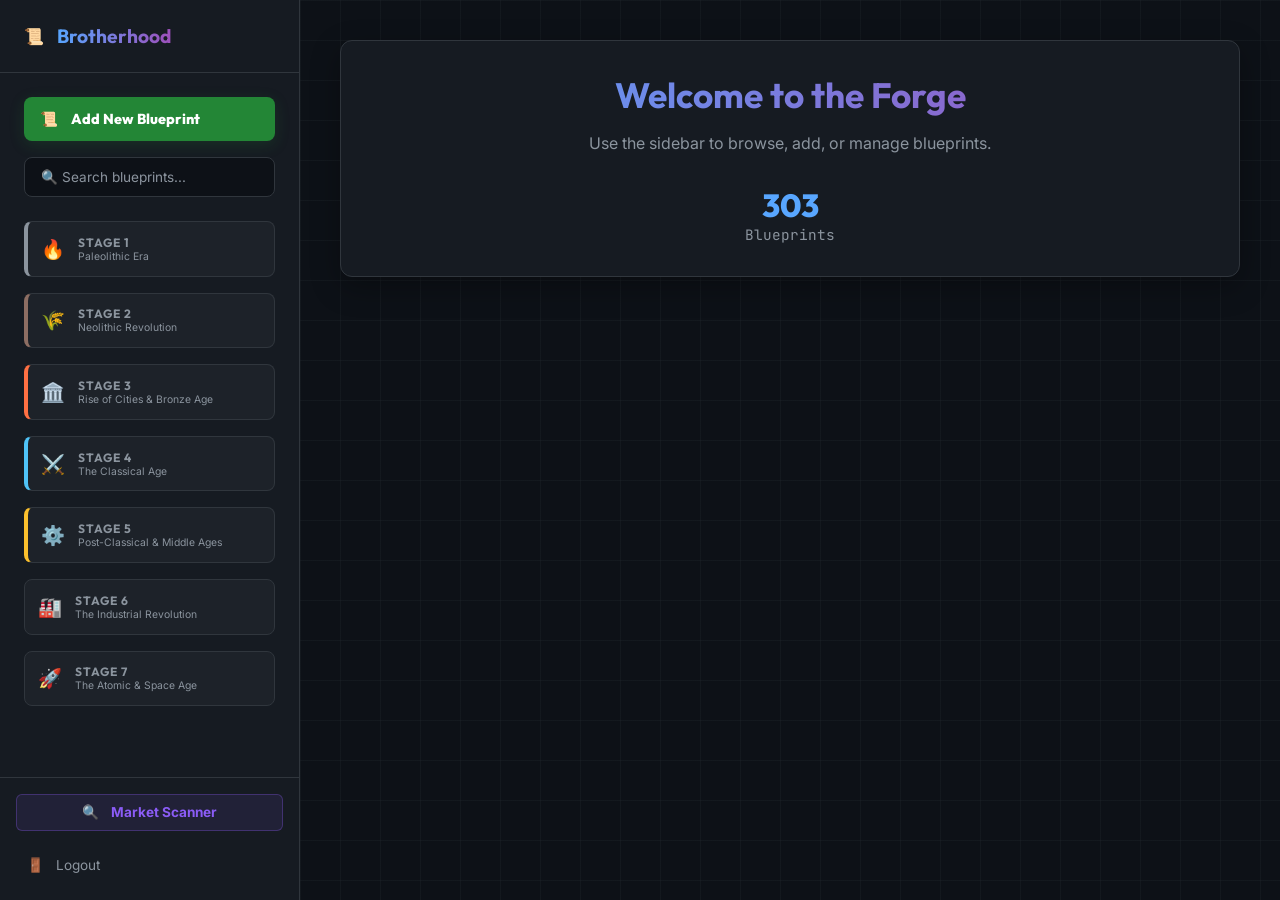
==== commit 897400e9: "fix: Resolve critical syntax errors and missing functions to restore app functionality" ====
--- a/index.html
+++ b/index.html
@@ -16,38 +16,8 @@
 </head>
 
 <body>
-    <!-- Auth Screen -->
-    <div id="auth-screen" class="auth-container">
-        <div class="auth-card">
-            <div class="auth-header">
-                <span class="auth-logo">📜</span>
-                <h2>Forge Member Entry</h2>
-                <p>Entry to the Brotherhood repository requires the ancient passphrase.</p>
-            </div>
-            <div class="auth-form">
-                <button onclick="handleGoogleLogin()" class="gmail-btn">
-                    <svg width="20" height="20" viewBox="0 0 24 24">
-                        <path fill="#4285F4"
-                            d="M22.56 12.25c0-.78-.07-1.53-.2-2.25H12v4.26h5.92c-.26 1.37-1.04 2.53-2.21 3.31v2.77h3.57c2.08-1.92 3.28-4.74 3.28-8.09z" />
-                        <path fill="#34A853"
-                            d="M12 23c2.97 0 5.46-.98 7.28-2.66l-3.57-2.77c-1 .67-2.26 1.07-3.71 1.07-2.86 0-5.29-1.93-6.16-4.53H2.18v2.84C3.99 20.53 7.7 23 12 23z" />
-                        <path fill="#FBBC05"
-                            d="M5.84 14.11c-.22-.67-.35-1.39-.35-2.11s.13-1.44.35-2.11V7.06H2.18C1.43 8.55 1 10.22 1 12s.43 3.45 1.18 4.94l3.66-2.83z" />
-                        <path fill="#EA4335"
-                            d="M12 5.38c1.62 0 3.06.56 4.21 1.66l3.15-3.15C17.45 2.09 14.97 1 12 1 7.7 1 3.99 3.47 2.18 7.07l3.66 2.84c.87-2.6 3.3-4.53 6.16-4.53z" />
-                    </svg>
-                    Continue with Google
-                </button>
-                <div class="divider">or</div>
-                <input type="password" id="passphrase-input" placeholder="Passphrase" autocomplete="off">
-                <button onclick="handleLogin()" id="login-btn">🔓 Enter the Forge</button>
-            </div>
-            <div id="auth-error" class="auth-error">⚠️ Passphrase Rejected. Access Denied.</div>
-        </div>
-    </div>
-
     <!-- Main App -->
-    <div id="app" class="blueprint-container auth-hidden">
+    <div id="app" class="blueprint-container">
         <button class="menu-toggle-btn" onclick="toggleSidebar()">
             <span class="hamburger-icon">☰</span>
         </button>
@@ -64,6 +34,8 @@
                     <button class="add-blueprint-btn" onclick="openAddCraftModal()">
                         <span>📜</span> Add New Blueprint
                     </button>
+                    <input type="text" id="sidebar-search" placeholder="🔍 Search blueprints..."
+                        class="sidebar-search-input" oninput="handleSidebarSearch(this.value)">
                     <div id="stages-nav">
                         <!-- Navigation injected here -->
                     </div>
--- a/style.css
+++ b/style.css
@@ -198,7 +198,7 @@
 
 .add-blueprint-btn {
     width: 100%;
-    margin-bottom: 2rem;
+    margin-bottom: 1rem;
     background: #238636;
     color: white;
     border: none;
@@ -213,6 +213,29 @@
     transition: 0.3s;
     font-size: 0.9rem;
     box-shadow: 0 4px 15px rgba(35, 134, 54, 0.2);
+}
+
+.sidebar-search-input {
+    width: 100%;
+    background: #0d1117;
+    border: 1px solid var(--blueprint-border);
+    padding: 0.7rem 1rem;
+    border-radius: 8px;
+    color: var(--text-primary);
+    font-family: 'Inter', sans-serif;
+    font-size: 0.85rem;
+    margin-bottom: 1.5rem;
+    transition: 0.2s;
+}
+
+.sidebar-search-input:focus {
+    border-color: var(--accent-blue);
+    outline: none;
+    box-shadow: 0 0 0 2px rgba(88, 166, 255, 0.1);
+}
+
+.sidebar-search-input::placeholder {
+    color: var(--text-secondary);
 }
 
 .add-blueprint-btn:hover {
@@ -1657,4 +1680,82 @@
     font-size: 3rem;
     display: block;
     margin-bottom: 1rem;
+}
+
+@keyframes fadeIn {
+    from { opacity: 0; transform: translateY(10px); }
+    to { opacity: 1; transform: translateY(0); }
+}
+
+@keyframes slideIn {
+    from { transform: translateX(-20px); opacity: 0; }
+    to { transform: translateX(0); opacity: 1; }
+}
+
+@keyframes pulse {
+    0%, 100% { transform: scale(1); }
+    50% { transform: scale(1.05); }
+}
+
+.blueprint-card {
+    animation: fadeIn 0.5s ease-out;
+}
+
+.step-card {
+    animation: slideIn 0.3s ease-out;
+}
+
+.feedback-btn:hover {
+    animation: pulse 0.3s ease-in-out;
+}
+
+.category-nav-btn {
+    animation: fadeIn 0.4s ease-out;
+}
+
+@media (prefers-reduced-motion: reduce) {
+    *, *::before, *::after {
+        animation-duration: 0.01ms !important;
+        animation-iteration-count: 1 !important;
+        transition-duration: 0.01ms !important;
+    }
+}
+
+@keyframes fadeIn {
+    from { opacity: 0; transform: translateY(10px); }
+    to { opacity: 1; transform: translateY(0); }
+}
+
+@keyframes slideIn {
+    from { transform: translateX(-20px); opacity: 0; }
+    to { transform: translateX(0); opacity: 1; }
+}
+
+@keyframes pulse {
+    0%, 100% { transform: scale(1); }
+    50% { transform: scale(1.05); }
+}
+
+.blueprint-card {
+    animation: fadeIn 0.5s ease-out;
+}
+
+.step-card {
+    animation: slideIn 0.3s ease-out;
+}
+
+.feedback-btn:hover {
+    animation: pulse 0.3s ease-in-out;
+}
+
+.category-nav-btn {
+    animation: fadeIn 0.4s ease-out;
+}
+
+@media (prefers-reduced-motion: reduce) {
+    *, *::before, *::after {
+        animation-duration: 0.01ms !important;
+        animation-iteration-count: 1 !important;
+        transition-duration: 0.01ms !important;
+    }
 }
